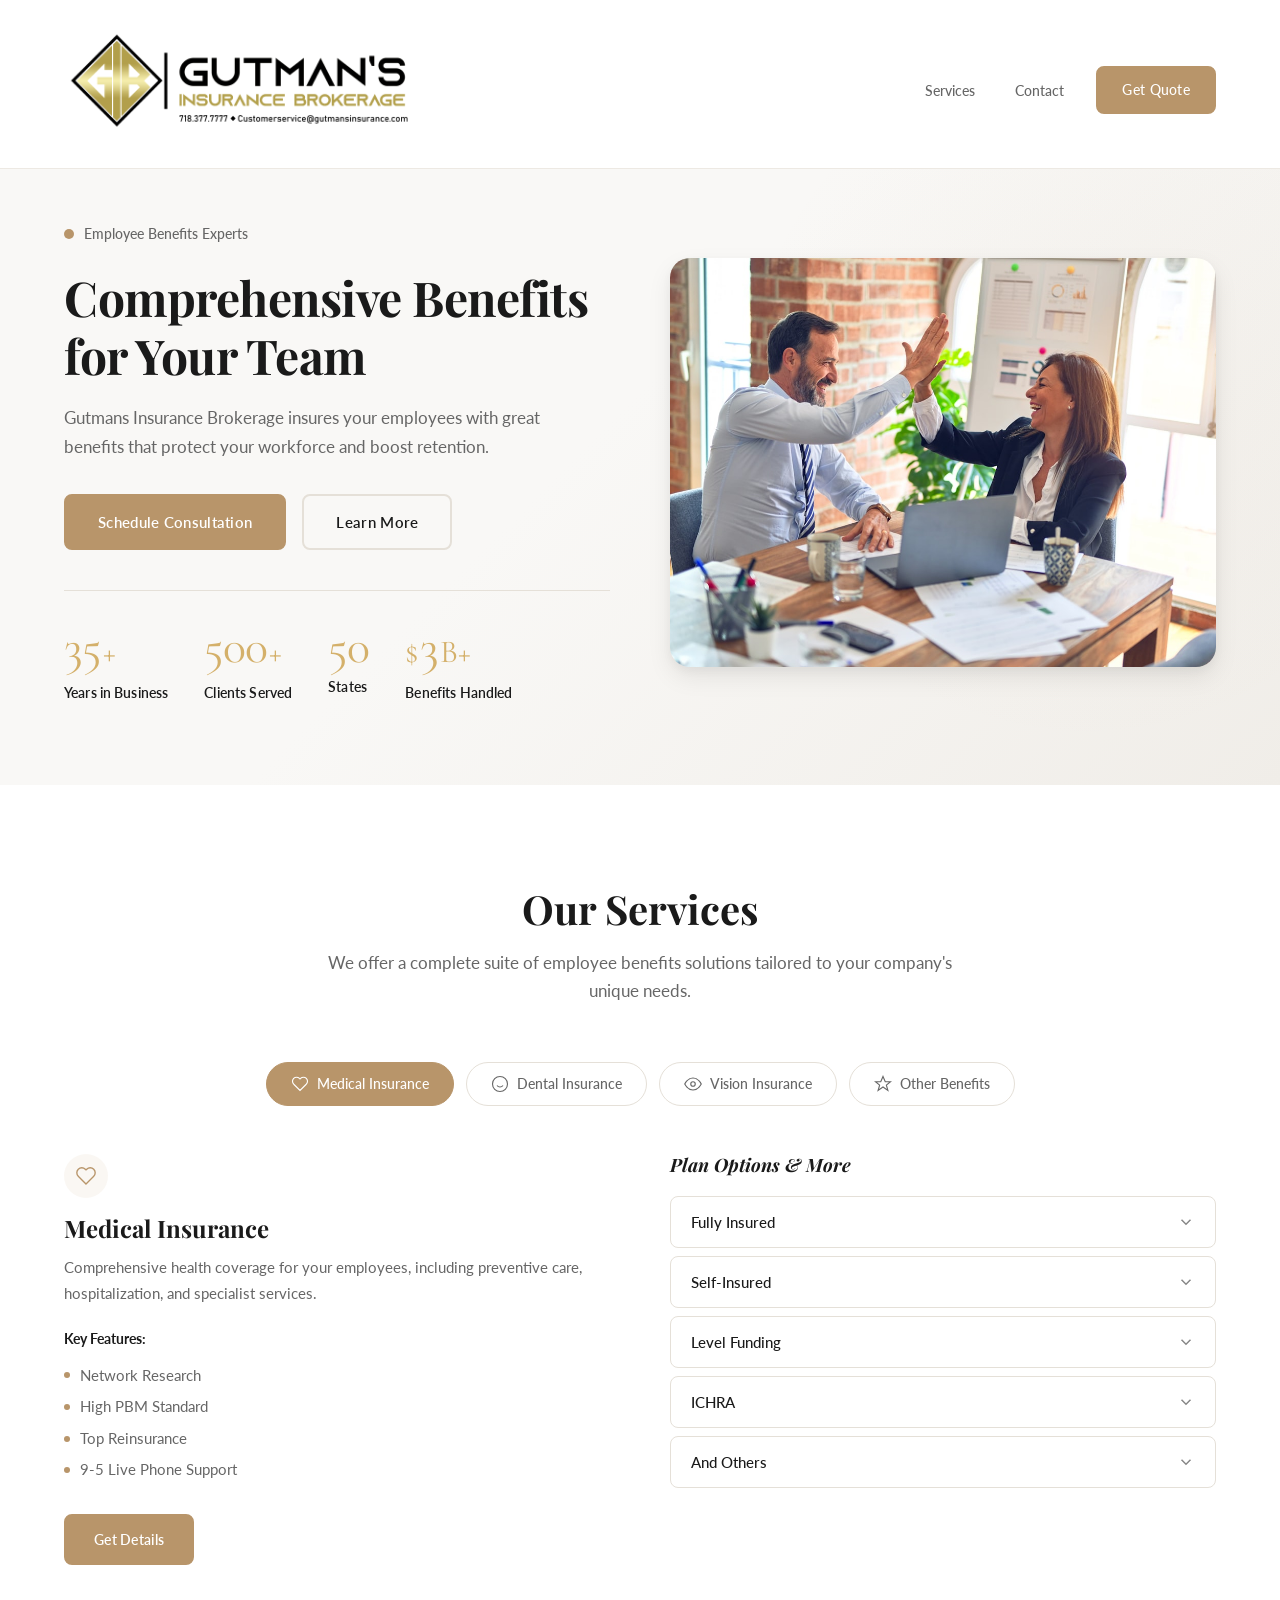
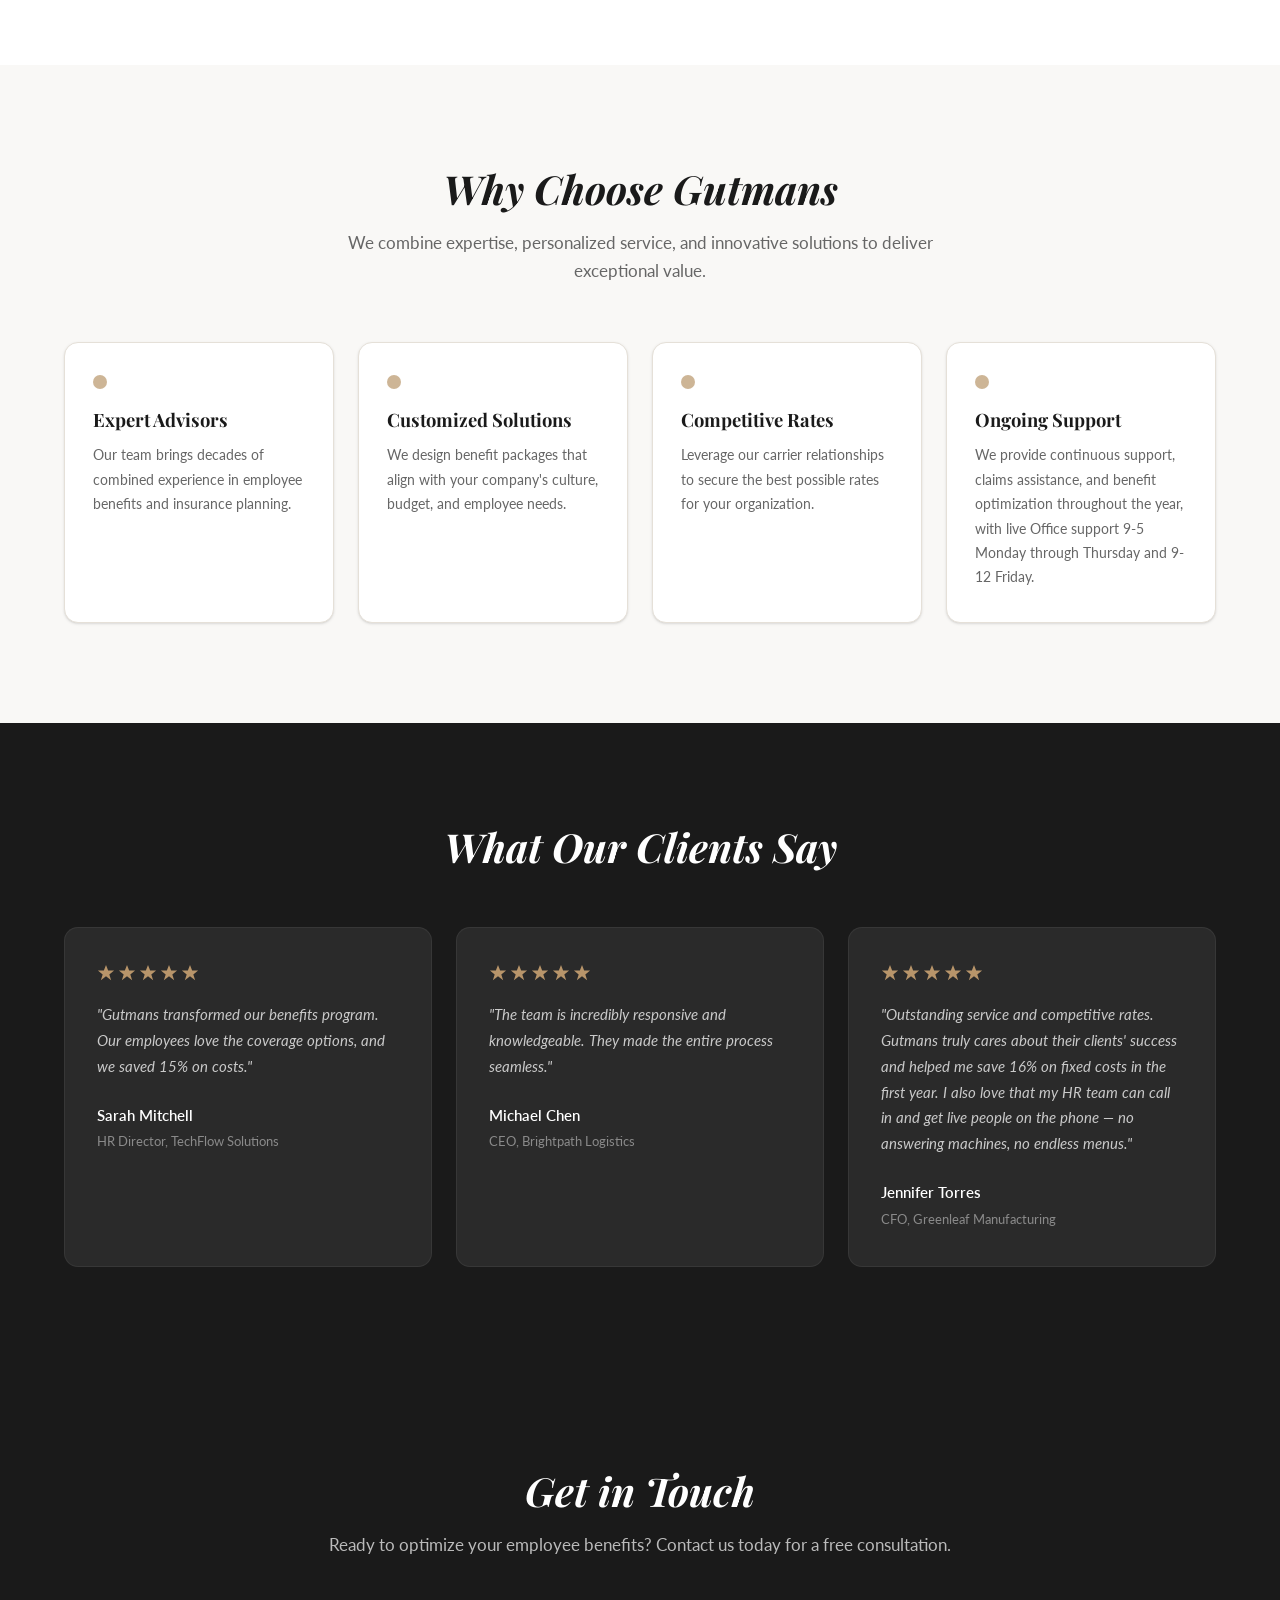
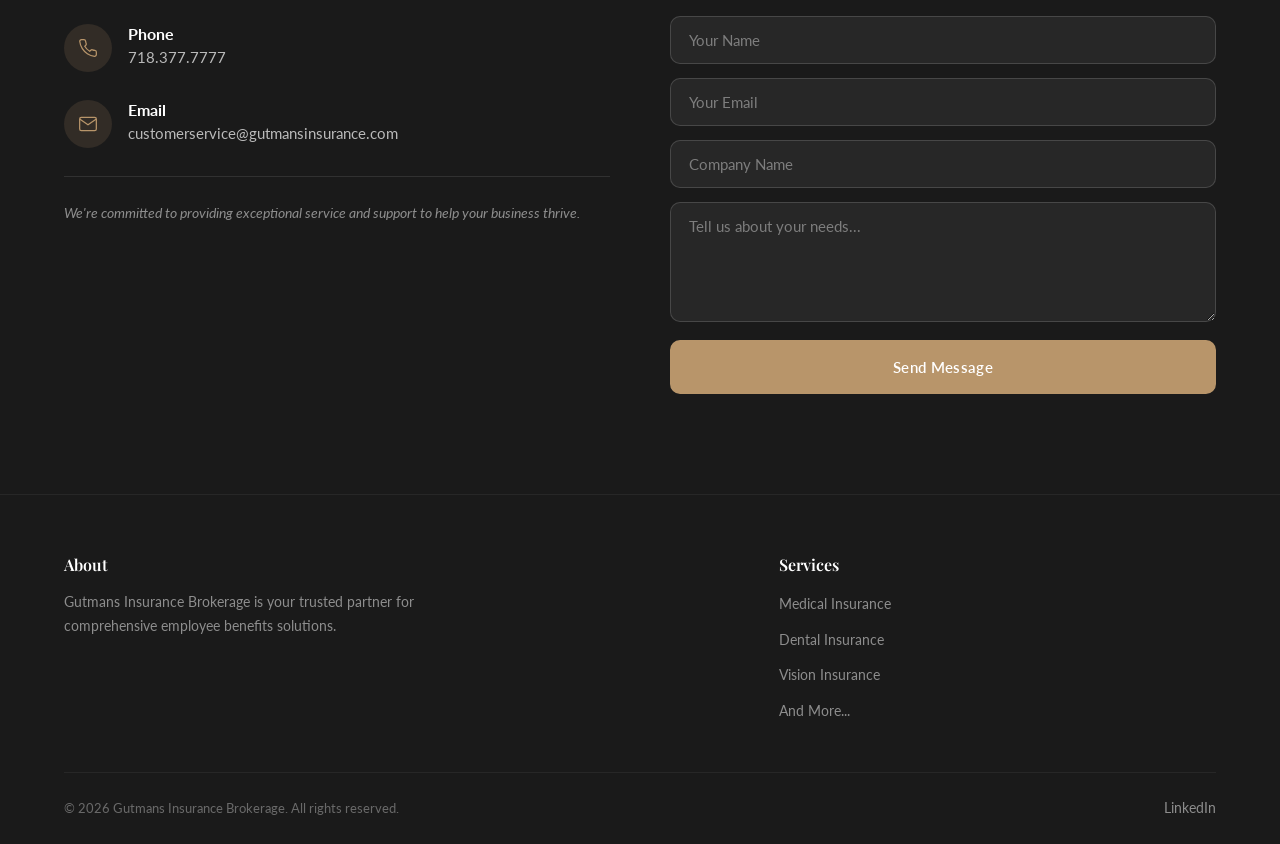
==== index.html @ 86a29350 "Initial commit: Gutmans Insurance Brokerage website" ====
<!DOCTYPE html>
<html lang="en">
<head>
    <meta charset="UTF-8">
    <meta name="viewport" content="width=device-width, initial-scale=1.0">
    <title>Gutmans Insurance Brokerage | Employee Benefits Experts</title>
    <link rel="preconnect" href="https://fonts.googleapis.com">
    <link rel="preconnect" href="https://fonts.gstatic.com" crossorigin>
    <link href="https://fonts.googleapis.com/css2?family=Cormorant+Garamond:ital,wght@0,300;0,400;0,500;0,600;0,700;1,400;1,500;1,600&family=Playfair+Display:ital,wght@0,400;0,500;0,600;0,700;0,800;1,400;1,500;1,600&family=Lato:wght@300;400;500;600;700&display=swap" rel="stylesheet">
    <link rel="stylesheet" href="styles.css">
</head>
<body>

    <!-- Navigation -->
    <nav class="navbar" id="navbar">
        <div class="container nav-container">
            <a href="#" class="logo">
                <img src="logo.png" alt="Gutman's Insurance Brokerage" class="logo-img">
            </a>
            <button class="mobile-toggle" id="mobile-toggle" aria-label="Toggle menu">
                <span></span>
                <span></span>
                <span></span>
            </button>
            <ul class="nav-links" id="nav-links">
                <li><a href="#services">Services</a></li>
                <li><a href="#contact">Contact</a></li>
                <li><a href="#contact" class="btn btn-gold btn-nav">Get Quote</a></li>
            </ul>
        </div>
    </nav>

    <!-- Hero Section -->
    <header class="hero" id="hero">
        <div class="container hero-container">
            <div class="hero-content">
                <div class="hero-badge">
                    <span class="gold-dot"></span>
                    Employee Benefits Experts
                </div>
                <h1>Comprehensive Benefits for Your Team</h1>
                <p class="hero-subtitle">Gutmans Insurance Brokerage insures your employees with great benefits that protect your workforce and boost retention.</p>
                <div class="hero-actions">
                    <a href="#contact" class="btn btn-gold btn-lg">Schedule Consultation</a>
                    <a href="#services" class="btn btn-outline-dark btn-lg">Learn More</a>
                </div>
                <div class="hero-divider"></div>
                <div class="hero-stats">
                    <div class="stat">
                        <div class="stat-value">
                            <span class="stat-number" data-target="35">0</span><span class="stat-suffix">+</span>
                        </div>
                        <span class="stat-label">Years in Business</span>
                    </div>
                    <div class="stat">
                        <div class="stat-value">
                            <span class="stat-number" data-target="500">0</span><span class="stat-suffix">+</span>
                        </div>
                        <span class="stat-label">Clients Served</span>
                    </div>
                    <div class="stat">
                        <div class="stat-value">
                            <span class="stat-number" data-target="50">0</span>
                        </div>
                        <span class="stat-label">States</span>
                    </div>
                    <div class="stat">
                        <div class="stat-value">
                            <span class="stat-prefix">$</span><span class="stat-number" data-target="3">0</span><span class="stat-suffix">B+</span>
                        </div>
                        <span class="stat-label">Benefits Handled</span>
                    </div>
                </div>
            </div>
            <div class="hero-image">
                <div class="hero-image-placeholder">
                    <img src="enrollment.jpg" alt="Enrollment meeting with employees reviewing benefits documents">
                </div>
            </div>
        </div>
    </header>

    <!-- Services Section -->
    <section class="services" id="services">
        <div class="container">
            <div class="section-header">
                <h2>Our Services</h2>
                <p>We offer a complete suite of employee benefits solutions tailored to your company's unique needs.</p>
            </div>

            <div class="service-tabs">
                <button class="tab-btn active" data-tab="medical">
                    <svg viewBox="0 0 24 24" fill="none" stroke="currentColor" stroke-width="1.5"><path d="M20.42 4.58a5.4 5.4 0 0 0-7.65 0L12 5.34l-.77-.76a5.4 5.4 0 0 0-7.65 7.65l.77.76L12 20.65l7.65-7.66.77-.76a5.4 5.4 0 0 0 0-7.65z"/></svg>
                    Medical Insurance
                </button>
                <button class="tab-btn" data-tab="dental">
                    <svg viewBox="0 0 24 24" fill="none" stroke="currentColor" stroke-width="1.5"><circle cx="12" cy="12" r="10"/><path d="M8 14s1.5 2 4 2 4-2 4-2"/><line x1="9" y1="9" x2="9.01" y2="9"/><line x1="15" y1="9" x2="15.01" y2="9"/></svg>
                    Dental Insurance
                </button>
                <button class="tab-btn" data-tab="vision">
                    <svg viewBox="0 0 24 24" fill="none" stroke="currentColor" stroke-width="1.5"><path d="M1 12s4-8 11-8 11 8 11 8-4 8-11 8S1 12 1 12z"/><circle cx="12" cy="12" r="3"/></svg>
                    Vision Insurance
                </button>
                <button class="tab-btn" data-tab="life">
                    <svg viewBox="0 0 24 24" fill="none" stroke="currentColor" stroke-width="1.5"><path d="M12 2l3 7h7l-5.5 4.5 2 7L12 16l-6.5 4.5 2-7L2 9h7z"/></svg>
                    Other Benefits
                </button>
            </div>

            <div class="tab-panels">
                <div class="tab-panel active" id="panel-medical">
                    <div class="panel-content">
                        <div class="panel-info">
                            <div class="panel-icon">
                                <svg viewBox="0 0 24 24" fill="none" stroke="#b8956a" stroke-width="1.5"><path d="M20.42 4.58a5.4 5.4 0 0 0-7.65 0L12 5.34l-.77-.76a5.4 5.4 0 0 0-7.65 7.65l.77.76L12 20.65l7.65-7.66.77-.76a5.4 5.4 0 0 0 0-7.65z"/></svg>
                            </div>
                            <h3>Medical Insurance</h3>
                            <p>Comprehensive health coverage for your employees, including preventive care, hospitalization, and specialist services.</p>
                            <div class="key-features">
                                <h4>Key Features:</h4>
                                <ul>
                                    <li>Network Research</li>
                                    <li>High PBM Standard</li>
                                    <li>Top Reinsurance</li>
                                    <li>9-5 Live Phone Support</li>
                                </ul>
                            </div>
                            <a href="#contact" class="btn btn-gold">Get Details</a>
                        </div>
                        <div class="panel-options">
                            <h4>Plan Options &amp; More</h4>
                            <div class="accordion">
                                <div class="accordion-item">
                                    <button class="accordion-btn"><span>Fully Insured</span><svg viewBox="0 0 24 24" fill="none" stroke="currentColor" stroke-width="2"><path d="M6 9l6 6 6-6"/></svg></button>
                                    <div class="accordion-content"><p>Traditional fully insured plans where the carrier assumes all risk. Predictable monthly premiums with comprehensive coverage networks.</p></div>
                                </div>
                                <div class="accordion-item">
                                    <button class="accordion-btn"><span>Self-Insured</span><svg viewBox="0 0 24 24" fill="none" stroke="currentColor" stroke-width="2"><path d="M6 9l6 6 6-6"/></svg></button>
                                    <div class="accordion-content"><p>Employers fund claims directly with stop-loss protection. Greater flexibility in plan design and potential cost savings for larger groups.</p></div>
                                </div>
                                <div class="accordion-item">
                                    <button class="accordion-btn"><span>Level Funding</span><svg viewBox="0 0 24 24" fill="none" stroke="currentColor" stroke-width="2"><path d="M6 9l6 6 6-6"/></svg></button>
                                    <div class="accordion-content"><p>A hybrid approach combining predictable monthly costs with the potential for refunds if claims are lower than expected.</p></div>
                                </div>
                                <div class="accordion-item">
                                    <button class="accordion-btn"><span>ICHRA</span><svg viewBox="0 0 24 24" fill="none" stroke="currentColor" stroke-width="2"><path d="M6 9l6 6 6-6"/></svg></button>
                                    <div class="accordion-content"><p>Individual Coverage Health Reimbursement Arrangement — employers reimburse employees for individual health insurance premiums.</p></div>
                                </div>
                                <div class="accordion-item">
                                    <button class="accordion-btn"><span>And Others</span><svg viewBox="0 0 24 24" fill="none" stroke="currentColor" stroke-width="2"><path d="M6 9l6 6 6-6"/></svg></button>
                                    <div class="accordion-content"><p>We have more options available to fit your specific situation. Contact us to learn more.</p></div>
                                </div>
                            </div>
                        </div>
                    </div>
                </div>

                <div class="tab-panel" id="panel-dental">
                    <div class="panel-content">
                        <div class="panel-info">
                            <div class="panel-icon">
                                <svg viewBox="0 0 24 24" fill="none" stroke="#b8956a" stroke-width="1.5"><circle cx="12" cy="12" r="10"/><path d="M8 14s1.5 2 4 2 4-2 4-2"/><line x1="9" y1="9" x2="9.01" y2="9"/><line x1="15" y1="9" x2="15.01" y2="9"/></svg>
                            </div>
                            <h3>Dental Insurance</h3>
                            <p>Preventive, basic, and major dental coverage from leading carriers. Options for orthodontia and implants included.</p>
                            <div class="key-features">
                                <h4>Key Features:</h4>
                                <ul>
                                    <li>Many Networks Available</li>
                                    <li>Flexible Coverage Options</li>
                                    <li>No Waiting Periods Available</li>
                                    <li>Competitive Group Rates</li>
                                </ul>
                            </div>
                            <a href="#contact" class="btn btn-gold">Get Details</a>
                        </div>
                        <div class="panel-options">
                            <h4>Plan Options &amp; More</h4>
                            <div class="accordion">
                                <div class="accordion-item">
                                    <button class="accordion-btn"><span>Carrier Connections</span><svg viewBox="0 0 24 24" fill="none" stroke="currentColor" stroke-width="2"><path d="M6 9l6 6 6-6"/></svg></button>
                                    <div class="accordion-content"><p>Because we work with so many groups, we've built strong connections with carriers and can secure special rates you can benefit from.</p></div>
                                </div>
                                <div class="accordion-item">
                                    <button class="accordion-btn"><span>Any Network, Any Plan Design</span><svg viewBox="0 0 24 24" fill="none" stroke="currentColor" stroke-width="2"><path d="M6 9l6 6 6-6"/></svg></button>
                                    <div class="accordion-content"><p>We work with many carriers to make sure we find the right fit for you — no network or plan structure is off the table.</p></div>
                                </div>
                                <div class="accordion-item">
                                    <button class="accordion-btn"><span>Voluntary Dental</span><svg viewBox="0 0 24 24" fill="none" stroke="currentColor" stroke-width="2"><path d="M6 9l6 6 6-6"/></svg></button>
                                    <div class="accordion-content"><p>Employee-paid dental benefits at group rates. No cost to the employer while providing valuable coverage to your team.</p></div>
                                </div>
                            </div>
                        </div>
                    </div>
                </div>

                <div class="tab-panel" id="panel-vision">
                    <div class="panel-content">
                        <div class="panel-info">
                            <div class="panel-icon">
                                <svg viewBox="0 0 24 24" fill="none" stroke="#b8956a" stroke-width="1.5"><path d="M1 12s4-8 11-8 11 8 11 8-4 8-11 8S1 12 1 12z"/><circle cx="12" cy="12" r="3"/></svg>
                            </div>
                            <h3>Vision Insurance</h3>
                            <p>Comprehensive eye care plans covering annual exams, frames, lenses, and contacts at affordable group rates.</p>
                            <div class="key-features">
                                <h4>Key Features:</h4>
                                <ul>
                                    <li>Annual Eye Exams</li>
                                    <li>Frames &amp; Contact Lenses</li>
                                    <li>LASIK Discounts</li>
                                    <li>Wide Provider Networks</li>
                                </ul>
                            </div>
                            <a href="#contact" class="btn btn-gold">Get Details</a>
                        </div>
                        <div class="panel-options">
                            <h4>Plan Options &amp; More</h4>
                            <div class="accordion">
                                <div class="accordion-item">
                                    <button class="accordion-btn"><span>Many Carriers to Choose From</span><svg viewBox="0 0 24 24" fill="none" stroke="currentColor" stroke-width="2"><path d="M6 9l6 6 6-6"/></svg></button>
                                    <div class="accordion-content"><p>We work with a wide range of vision carriers, so you have real choice in coverage, networks, and price.</p></div>
                                </div>
                                <div class="accordion-item">
                                    <button class="accordion-btn"><span>A Broker Who Works for You</span><svg viewBox="0 0 24 24" fill="none" stroke="currentColor" stroke-width="2"><path d="M6 9l6 6 6-6"/></svg></button>
                                    <div class="accordion-content"><p>As your broker, our job is simple — make sure you get exactly what you want. We guide you through the options and advocate for your needs.</p></div>
                                </div>
                                <div class="accordion-item">
                                    <button class="accordion-btn"><span>Voluntary Vision</span><svg viewBox="0 0 24 24" fill="none" stroke="currentColor" stroke-width="2"><path d="M6 9l6 6 6-6"/></svg></button>
                                    <div class="accordion-content"><p>Employee-paid vision coverage at group-discounted rates, providing excellent value with zero employer cost.</p></div>
                                </div>
                            </div>
                        </div>
                    </div>
                </div>

                <div class="tab-panel" id="panel-life">
                    <div class="panel-content">
                        <div class="panel-info">
                            <div class="panel-icon">
                                <svg viewBox="0 0 24 24" fill="none" stroke="#b8956a" stroke-width="1.5"><path d="M12 2l3 7h7l-5.5 4.5 2 7L12 16l-6.5 4.5 2-7L2 9h7z"/></svg>
                            </div>
                            <h3>Other Benefits</h3>
                            <p>Whatever employee benefit you need, we're here to help. Beyond medical, dental, and vision, we handle the full range of supplemental, voluntary, and specialty benefits — tailored to your team.</p>
                            <div class="key-features">
                                <h4>Our Promise:</h4>
                                <ul>
                                    <li>Any Employee Benefit — We Handle It</li>
                                    <li>Customized to Your Team's Needs</li>
                                    <li>One Point of Contact for Everything</li>
                                    <li>Live Support When You Need Us</li>
                                </ul>
                            </div>
                            <a href="#contact" class="btn btn-gold">Get Details</a>
                        </div>
                        <div class="panel-options">
                            <h4>Plan Options &amp; More</h4>
                            <div class="accordion">
                                <div class="accordion-item">
                                    <button class="accordion-btn"><span>Life &amp; AD&amp;D</span><svg viewBox="0 0 24 24" fill="none" stroke="currentColor" stroke-width="2"><path d="M6 9l6 6 6-6"/></svg></button>
                                    <div class="accordion-content"><p>Basic and voluntary group life insurance with AD&D, offering guaranteed issue amounts and portability options.</p></div>
                                </div>
                                <div class="accordion-item">
                                    <button class="accordion-btn"><span>Disability Insurance</span><svg viewBox="0 0 24 24" fill="none" stroke="currentColor" stroke-width="2"><path d="M6 9l6 6 6-6"/></svg></button>
                                    <div class="accordion-content"><p>Short-term and long-term disability plans that replace a portion of income when employees can't work due to illness or injury.</p></div>
                                </div>
                                <div class="accordion-item">
                                    <button class="accordion-btn"><span>FSA, HSA &amp; HRA</span><svg viewBox="0 0 24 24" fill="none" stroke="currentColor" stroke-width="2"><path d="M6 9l6 6 6-6"/></svg></button>
                                    <div class="accordion-content"><p>Tax-advantaged spending and reimbursement accounts that help employees save on healthcare and dependent care expenses.</p></div>
                                </div>
                                <div class="accordion-item">
                                    <button class="accordion-btn"><span>Any Employee Benefit, We're Here For It</span><svg viewBox="0 0 24 24" fill="none" stroke="currentColor" stroke-width="2"><path d="M6 9l6 6 6-6"/></svg></button>
                                    <div class="accordion-content"><p>Whatever benefit your team needs — if it exists, we handle it. That's what we're here for. One broker, every benefit, fully managed.</p></div>
                                </div>
                            </div>
                        </div>
                    </div>
                </div>
            </div>
        </div>
    </section>

    <!-- Why Choose Us Section -->
    <section class="why-us" id="why-us">
        <div class="container">
            <div class="section-header">
                <h2><em>Why Choose Gutmans</em></h2>
                <p>We combine expertise, personalized service, and innovative solutions to deliver exceptional value.</p>
            </div>
            <div class="why-grid">
                <div class="why-card" data-aos>
                    <div class="why-dot"></div>
                    <h3>Expert Advisors</h3>
                    <p>Our team brings decades of combined experience in employee benefits and insurance planning.</p>
                </div>
                <div class="why-card" data-aos>
                    <div class="why-dot"></div>
                    <h3>Customized Solutions</h3>
                    <p>We design benefit packages that align with your company's culture, budget, and employee needs.</p>
                </div>
                <div class="why-card" data-aos>
                    <div class="why-dot"></div>
                    <h3>Competitive Rates</h3>
                    <p>Leverage our carrier relationships to secure the best possible rates for your organization.</p>
                </div>
                <div class="why-card" data-aos>
                    <div class="why-dot"></div>
                    <h3>Ongoing Support</h3>
                    <p>We provide continuous support, claims assistance, and benefit optimization throughout the year, with live Office support 9-5 Monday through Thursday and 9-12 Friday.</p>
                </div>
            </div>
        </div>
    </section>

    <!-- Testimonials Section -->
    <section class="testimonials" id="testimonials">
        <div class="container">
            <div class="section-header">
                <h2><em>What Our Clients Say</em></h2>
            </div>
            <div class="testimonials-grid">
                <div class="testimonial-card" data-aos>
                    <div class="testimonial-stars">
                        <svg viewBox="0 0 20 20" fill="currentColor"><path d="M10 1l2.39 6.36H19l-5.3 4.28 2 6.36L10 13.72 4.3 18l2-6.36L1 7.36h6.61L10 1z"/></svg>
                        <svg viewBox="0 0 20 20" fill="currentColor"><path d="M10 1l2.39 6.36H19l-5.3 4.28 2 6.36L10 13.72 4.3 18l2-6.36L1 7.36h6.61L10 1z"/></svg>
                        <svg viewBox="0 0 20 20" fill="currentColor"><path d="M10 1l2.39 6.36H19l-5.3 4.28 2 6.36L10 13.72 4.3 18l2-6.36L1 7.36h6.61L10 1z"/></svg>
                        <svg viewBox="0 0 20 20" fill="currentColor"><path d="M10 1l2.39 6.36H19l-5.3 4.28 2 6.36L10 13.72 4.3 18l2-6.36L1 7.36h6.61L10 1z"/></svg>
                        <svg viewBox="0 0 20 20" fill="currentColor"><path d="M10 1l2.39 6.36H19l-5.3 4.28 2 6.36L10 13.72 4.3 18l2-6.36L1 7.36h6.61L10 1z"/></svg>
                    </div>
                    <p>"Gutmans transformed our benefits program. Our employees love the coverage options, and we saved 15% on costs."</p>
                    <div class="testimonial-author">
                        <strong>Sarah Mitchell</strong>
                        <span>HR Director, TechFlow Solutions</span>
                    </div>
                </div>
                <div class="testimonial-card" data-aos>
                    <div class="testimonial-stars">
                        <svg viewBox="0 0 20 20" fill="currentColor"><path d="M10 1l2.39 6.36H19l-5.3 4.28 2 6.36L10 13.72 4.3 18l2-6.36L1 7.36h6.61L10 1z"/></svg>
                        <svg viewBox="0 0 20 20" fill="currentColor"><path d="M10 1l2.39 6.36H19l-5.3 4.28 2 6.36L10 13.72 4.3 18l2-6.36L1 7.36h6.61L10 1z"/></svg>
                        <svg viewBox="0 0 20 20" fill="currentColor"><path d="M10 1l2.39 6.36H19l-5.3 4.28 2 6.36L10 13.72 4.3 18l2-6.36L1 7.36h6.61L10 1z"/></svg>
                        <svg viewBox="0 0 20 20" fill="currentColor"><path d="M10 1l2.39 6.36H19l-5.3 4.28 2 6.36L10 13.72 4.3 18l2-6.36L1 7.36h6.61L10 1z"/></svg>
                        <svg viewBox="0 0 20 20" fill="currentColor"><path d="M10 1l2.39 6.36H19l-5.3 4.28 2 6.36L10 13.72 4.3 18l2-6.36L1 7.36h6.61L10 1z"/></svg>
                    </div>
                    <p>"The team is incredibly responsive and knowledgeable. They made the entire process seamless."</p>
                    <div class="testimonial-author">
                        <strong>Michael Chen</strong>
                        <span>CEO, Brightpath Logistics</span>
                    </div>
                </div>
                <div class="testimonial-card" data-aos>
                    <div class="testimonial-stars">
                        <svg viewBox="0 0 20 20" fill="currentColor"><path d="M10 1l2.39 6.36H19l-5.3 4.28 2 6.36L10 13.72 4.3 18l2-6.36L1 7.36h6.61L10 1z"/></svg>
                        <svg viewBox="0 0 20 20" fill="currentColor"><path d="M10 1l2.39 6.36H19l-5.3 4.28 2 6.36L10 13.72 4.3 18l2-6.36L1 7.36h6.61L10 1z"/></svg>
                        <svg viewBox="0 0 20 20" fill="currentColor"><path d="M10 1l2.39 6.36H19l-5.3 4.28 2 6.36L10 13.72 4.3 18l2-6.36L1 7.36h6.61L10 1z"/></svg>
                        <svg viewBox="0 0 20 20" fill="currentColor"><path d="M10 1l2.39 6.36H19l-5.3 4.28 2 6.36L10 13.72 4.3 18l2-6.36L1 7.36h6.61L10 1z"/></svg>
                        <svg viewBox="0 0 20 20" fill="currentColor"><path d="M10 1l2.39 6.36H19l-5.3 4.28 2 6.36L10 13.72 4.3 18l2-6.36L1 7.36h6.61L10 1z"/></svg>
                    </div>
                    <p>"Outstanding service and competitive rates. Gutmans truly cares about their clients' success and helped me save 16% on fixed costs in the first year. I also love that my HR team can call in and get live people on the phone — no answering machines, no endless menus."</p>
                    <div class="testimonial-author">
                        <strong>Jennifer Torres</strong>
                        <span>CFO, Greenleaf Manufacturing</span>
                    </div>
                </div>
            </div>
        </div>
    </section>

    <!-- Contact Section -->
    <section class="contact" id="contact">
        <div class="container">
            <div class="section-header section-header-light">
                <h2><em>Get in Touch</em></h2>
                <p>Ready to optimize your employee benefits? Contact us today for a free consultation.</p>
            </div>
            <div class="contact-grid">
                <div class="contact-info">
                    <div class="info-item">
                        <div class="info-icon">
                            <svg viewBox="0 0 24 24" fill="none" stroke="currentColor" stroke-width="1.5">
                                <path d="M22 16.92v3a2 2 0 0 1-2.18 2 19.79 19.79 0 0 1-8.63-3.07 19.5 19.5 0 0 1-6-6 19.79 19.79 0 0 1-3.07-8.67A2 2 0 0 1 4.11 2h3a2 2 0 0 1 2 1.72c.127.96.361 1.903.7 2.81a2 2 0 0 1-.45 2.11L8.09 9.91a16 16 0 0 0 6 6l1.27-1.27a2 2 0 0 1 2.11-.45c.907.339 1.85.573 2.81.7A2 2 0 0 1 22 16.92z"/>
                            </svg>
                        </div>
                        <div>
                            <h3>Phone</h3>
                            <p>718.377.7777</p>
                        </div>
                    </div>
                    <div class="info-item">
                        <div class="info-icon">
                            <svg viewBox="0 0 24 24" fill="none" stroke="currentColor" stroke-width="1.5">
                                <path d="M4 4h16c1.1 0 2 .9 2 2v12c0 1.1-.9 2-2 2H4c-1.1 0-2-.9-2-2V6c0-1.1.9-2 2-2z"/>
                                <path d="M22 6l-10 7L2 6"/>
                            </svg>
                        </div>
                        <div>
                            <h3>Email</h3>
                            <p>customerservice@gutmansinsurance.com</p>
                        </div>
                    </div>
                    <div class="contact-divider"></div>
                    <p class="contact-tagline">We're committed to providing exceptional service and support to help your business thrive.</p>
                </div>
                <form class="contact-form" id="contact-form">
                    <input type="text" name="name" placeholder="Your Name" required>
                    <input type="email" name="email" placeholder="Your Email" required>
                    <input type="text" name="company" placeholder="Company Name">
                    <textarea name="message" rows="5" placeholder="Tell us about your needs..."></textarea>
                    <button type="submit" class="btn btn-gold btn-full">Send Message</button>
                </form>
            </div>
        </div>
    </section>

    <!-- Footer -->
    <footer class="footer">
        <div class="container">
            <div class="footer-grid">
                <div class="footer-about">
                    <h4>About</h4>
                    <p>Gutmans Insurance Brokerage is your trusted partner for comprehensive employee benefits solutions.</p>
                </div>
                <div class="footer-links">
                    <h4>Services</h4>
                    <ul>
                        <li><a href="#services">Medical Insurance</a></li>
                        <li><a href="#services">Dental Insurance</a></li>
                        <li><a href="#services">Vision Insurance</a></li>
                        <li><a href="#services">And More...</a></li>
                    </ul>
                </div>
            </div>
            <div class="footer-bottom">
                <p>&copy; 2026 Gutmans Insurance Brokerage. All rights reserved.</p>
                <a href="https://www.linkedin.com/in/benny-gutman-077ab5312/" target="_blank" rel="noopener noreferrer" class="footer-social">LinkedIn</a>
            </div>
        </div>
    </footer>

    <!-- Form Success Modal -->
    <div class="modal-overlay" id="success-modal">
        <div class="modal">
            <div class="modal-icon">
                <svg viewBox="0 0 24 24" fill="none" stroke="#b8956a" stroke-width="2">
                    <path d="M22 11.08V12a10 10 0 1 1-5.93-9.14"/>
                    <path d="M22 4L12 14.01l-3-3"/>
                </svg>
            </div>
            <h3>Thank You!</h3>
            <p>Your message has been received. A benefits consultant will contact you within one business day.</p>
            <button class="btn btn-gold" onclick="closeModal()">Got It</button>
        </div>
    </div>

    <script src="script.js"></script>
</body>
</html>
---- styles.css ----
/* ========== RESET & BASE ========== */
*, *::before, *::after {
    margin: 0;
    padding: 0;
    box-sizing: border-box;
}

:root {
    --gold: #b8956a;
    --gold-light: #c9a97e;
    --gold-dark: #a07d56;
    --gold-bg: rgba(184, 149, 106, 0.08);
    --cream: #f9f8f6;
    --cream-dark: #f0ede8;
    --dark: #1a1a1a;
    --dark-2: #2a2a2a;
    --dark-3: #333333;
    --text: #1a1a1a;
    --text-light: #666666;
    --text-muted: #888888;
    --border: #e5e0d8;
    --border-light: #ede9e3;
    --white: #ffffff;
    --card-shadow: 0 1px 3px rgba(0,0,0,0.1), 0 1px 2px -1px rgba(0,0,0,0.1);
    --card-shadow-hover: 0 10px 25px rgba(0,0,0,0.08), 0 4px 10px rgba(0,0,0,0.04);
    --radius: 14px;
    --radius-sm: 8px;
    --radius-lg: 20px;
    --transition: 0.3s ease;
}

html {
    scroll-behavior: smooth;
    scroll-padding-top: 180px;
}

body {
    font-family: 'Lato', sans-serif;
    color: var(--text);
    line-height: 1.6;
    background: var(--cream);
    overflow-x: hidden;
    font-weight: 400;
}

.container {
    max-width: 1200px;
    margin: 0 auto;
    padding: 0 24px;
}

h1, h2, h3, h4 {
    font-family: 'Playfair Display', serif;
    color: var(--dark);
    line-height: 1.2;
    font-weight: 700;
}

a {
    text-decoration: none;
    color: inherit;
    transition: var(--transition);
}

/* ========== BUTTONS ========== */
.btn {
    display: inline-flex;
    align-items: center;
    justify-content: center;
    gap: 8px;
    padding: 12px 28px;
    border-radius: var(--radius-sm);
    font-weight: 600;
    font-size: 0.9rem;
    border: 2px solid transparent;
    cursor: pointer;
    transition: var(--transition);
    white-space: nowrap;
    font-family: 'Lato', sans-serif;
    letter-spacing: 0.02em;
}

.btn-gold {
    background: var(--gold);
    color: var(--white);
    border-color: var(--gold);
}

.btn-gold:hover {
    background: var(--gold-dark);
    border-color: var(--gold-dark);
    transform: translateY(-1px);
}

.btn-outline-dark {
    border-color: var(--border);
    color: var(--dark);
    background: transparent;
}

.btn-outline-dark:hover {
    border-color: var(--gold);
    color: var(--gold);
}

.btn-lg {
    padding: 14px 32px;
    font-size: 0.95rem;
}

.btn-full {
    width: 100%;
}

/* ========== SECTION HEADERS ========== */
.section-header {
    text-align: center;
    max-width: 640px;
    margin: 0 auto 56px;
}

.section-header h2 {
    font-size: clamp(1.75rem, 3.5vw, 2.5rem);
    margin-bottom: 16px;
}

.section-header h2 em {
    font-style: italic;
}

.section-header p {
    font-size: 1.05rem;
    color: var(--text-light);
    line-height: 1.7;
}

.section-header-light h2 {
    color: var(--white);
}

.section-header-light p {
    color: rgba(255, 255, 255, 0.7);
}

/* ========== NAVBAR ========== */
.navbar {
    position: fixed;
    top: 0;
    left: 0;
    right: 0;
    z-index: 1000;
    background: var(--white);
    border-bottom: 1px solid var(--border-light);
    transition: var(--transition);
}

.navbar.scrolled {
    box-shadow: 0 2px 20px rgba(0, 0, 0, 0.06);
}

.nav-container {
    display: flex;
    align-items: center;
    justify-content: space-between;
    height: 168px;
    padding-top: 12px;
}

.logo {
    display: flex;
    align-items: center;
}

.logo-img {
    height: 144px;
    width: auto;
    display: block;
}

.nav-links {
    display: flex;
    align-items: center;
    gap: 8px;
    list-style: none;
}

.nav-links a {
    padding: 8px 16px;
    font-size: 0.9rem;
    font-weight: 500;
    color: var(--text-light);
}

.nav-links a:hover {
    color: var(--gold);
}

.btn-nav {
    margin-left: 8px;
    padding: 10px 24px !important;
    color: var(--white) !important;
}

.mobile-toggle {
    display: none;
    flex-direction: column;
    gap: 5px;
    background: none;
    border: none;
    cursor: pointer;
    padding: 4px;
}

.mobile-toggle span {
    display: block;
    width: 22px;
    height: 2px;
    background: var(--dark);
    border-radius: 2px;
    transition: var(--transition);
}

/* ========== HERO ========== */
.hero {
    padding: 220px 0 80px;
    background: linear-gradient(135deg, var(--cream) 0%, var(--cream) 50%, var(--cream-dark) 100%);
    position: relative;
    overflow: hidden;
}

.hero::before {
    content: '';
    position: absolute;
    top: 0;
    right: 0;
    width: 50%;
    height: 100%;
    background: radial-gradient(circle at 70% 50%, rgba(184, 149, 106, 0.04) 0%, transparent 60%);
}

.hero-container {
    display: grid;
    grid-template-columns: 1fr 1fr;
    gap: 60px;
    align-items: center;
    position: relative;
}

.hero-badge {
    display: inline-flex;
    align-items: center;
    gap: 10px;
    margin-bottom: 24px;
    font-size: 0.88rem;
    font-weight: 500;
    color: var(--text-light);
}

.gold-dot {
    width: 10px;
    height: 10px;
    border-radius: 50%;
    background: var(--gold);
    flex-shrink: 0;
}

.hero h1 {
    font-size: clamp(2.25rem, 4.5vw, 3rem);
    font-weight: 700;
    margin-bottom: 20px;
    letter-spacing: -0.01em;
}

.hero-subtitle {
    font-size: 1.05rem;
    color: var(--text-light);
    line-height: 1.7;
    margin-bottom: 32px;
    max-width: 480px;
}

.hero-actions {
    display: flex;
    gap: 16px;
    flex-wrap: wrap;
    margin-bottom: 40px;
}

.hero-divider {
    width: 100%;
    height: 1px;
    background: var(--border);
    margin-bottom: 32px;
}

.hero-stats {
    display: flex;
    gap: 36px;
    flex-wrap: wrap;
}

.stat {
    display: flex;
    flex-direction: column;
}

.stat-value {
    display: flex;
    align-items: baseline;
}

.stat-number {
    font-family: 'Cormorant Garamond', 'Playfair Display', serif;
    font-size: 3rem;
    font-weight: 400;
    color: #d4b06a;
    line-height: 1;
    letter-spacing: -0.02em;
}

.stat-suffix {
    font-family: 'Cormorant Garamond', 'Playfair Display', serif;
    font-size: 2rem;
    font-weight: 400;
    color: #d4b06a;
    margin-left: 2px;
}

.stat-prefix {
    font-family: 'Cormorant Garamond', 'Playfair Display', serif;
    font-size: 2rem;
    font-weight: 400;
    color: #d4b06a;
    margin-right: 2px;
}

.stat-label {
    font-size: 0.85rem;
    color: var(--dark);
    margin-top: 6px;
    letter-spacing: 0.01em;
    font-weight: 600;
}

/* Hero Image */
.hero-image {
    position: relative;
}

.hero-image-placeholder {
    border-radius: var(--radius-lg);
    overflow: hidden;
    box-shadow: var(--card-shadow-hover);
    aspect-ratio: 4 / 3;
    background: var(--cream-dark);
}

.hero-image-placeholder svg,
.hero-image-placeholder img {
    width: 100%;
    height: 100%;
    object-fit: cover;
    display: block;
}

/* ========== SERVICES ========== */
.services {
    padding: 100px 0;
    background: var(--white);
}

.service-tabs {
    display: flex;
    justify-content: center;
    gap: 12px;
    margin-bottom: 48px;
    flex-wrap: wrap;
}

.tab-btn {
    display: inline-flex;
    align-items: center;
    gap: 8px;
    padding: 12px 24px;
    border-radius: 50px;
    font-family: 'Lato', sans-serif;
    font-size: 0.9rem;
    font-weight: 500;
    color: var(--text-light);
    background: transparent;
    border: 1px solid var(--border);
    cursor: pointer;
    transition: var(--transition);
}

.tab-btn svg {
    width: 18px;
    height: 18px;
}

.tab-btn:hover {
    border-color: var(--gold);
    color: var(--gold);
}

.tab-btn.active {
    background: var(--gold);
    color: var(--white);
    border-color: var(--gold);
}

.tab-btn.active svg {
    stroke: var(--white);
}

.tab-panel {
    display: none;
}

.tab-panel.active {
    display: block;
    animation: fadeIn 0.4s ease;
}

@keyframes fadeIn {
    from { opacity: 0; transform: translateY(10px); }
    to { opacity: 1; transform: translateY(0); }
}

.panel-content {
    display: grid;
    grid-template-columns: 1fr 1fr;
    gap: 60px;
    align-items: start;
}

.panel-icon {
    width: 44px;
    height: 44px;
    border-radius: 50%;
    background: var(--gold-bg);
    display: flex;
    align-items: center;
    justify-content: center;
    margin-bottom: 16px;
}

.panel-icon svg {
    width: 22px;
    height: 22px;
}

.panel-info h3 {
    font-size: 1.5rem;
    margin-bottom: 12px;
}

.panel-info > p {
    font-size: 0.95rem;
    color: var(--text-light);
    line-height: 1.7;
    margin-bottom: 24px;
}

.key-features h4 {
    font-family: 'Lato', sans-serif;
    font-size: 0.9rem;
    font-weight: 700;
    margin-bottom: 12px;
}

.key-features ul {
    list-style: none;
    margin-bottom: 28px;
}

.key-features li {
    padding: 4px 0;
    font-size: 0.92rem;
    color: var(--text-light);
    display: flex;
    align-items: center;
    gap: 10px;
}

.key-features li::before {
    content: '';
    width: 6px;
    height: 6px;
    border-radius: 50%;
    background: var(--gold);
    flex-shrink: 0;
}

.panel-options h4 {
    font-size: 1.15rem;
    margin-bottom: 20px;
    font-style: italic;
}

/* ========== ACCORDION ========== */
.accordion {
    display: flex;
    flex-direction: column;
    gap: 8px;
}

.accordion-item {
    border: 1px solid var(--border);
    border-radius: var(--radius-sm);
    overflow: hidden;
    transition: var(--transition);
}

.accordion-item:hover {
    border-color: var(--gold-light);
}

.accordion-btn {
    width: 100%;
    display: flex;
    align-items: center;
    justify-content: space-between;
    padding: 16px 20px;
    background: none;
    border: none;
    font-family: 'Lato', sans-serif;
    font-size: 0.95rem;
    font-weight: 500;
    color: var(--text);
    cursor: pointer;
    transition: var(--transition);
}

.accordion-btn svg {
    width: 18px;
    height: 18px;
    color: var(--text-muted);
    transition: var(--transition);
    flex-shrink: 0;
}

.accordion-item.active .accordion-btn svg {
    transform: rotate(180deg);
    color: var(--gold);
}

.accordion-content {
    max-height: 0;
    overflow: hidden;
    transition: max-height 0.4s ease;
}

.accordion-item.active .accordion-content {
    max-height: 200px;
}

.accordion-content p {
    padding: 0 20px 16px;
    font-size: 0.9rem;
    color: var(--text-light);
    line-height: 1.7;
}

/* ========== WHY US ========== */
.why-us {
    padding: 100px 0;
    background: var(--cream);
}

.why-grid {
    display: grid;
    grid-template-columns: repeat(4, 1fr);
    gap: 24px;
}

.why-card {
    padding: 32px 28px;
    border-radius: var(--radius);
    background: var(--white);
    border: 1px solid var(--border);
    box-shadow: var(--card-shadow);
    transition: var(--transition);
    opacity: 0;
    transform: translateY(20px);
}

.why-card.visible {
    opacity: 1;
    transform: translateY(0);
}

.why-card:hover {
    box-shadow: var(--card-shadow-hover);
    transform: translateY(-4px);
}

.why-card.visible:hover {
    transform: translateY(-4px);
}

.why-dot {
    width: 14px;
    height: 14px;
    border-radius: 50%;
    background: var(--gold);
    margin-bottom: 20px;
    opacity: 0.7;
}

.why-card h3 {
    font-size: 1.15rem;
    margin-bottom: 12px;
}

.why-card p {
    font-size: 0.9rem;
    color: var(--text-light);
    line-height: 1.7;
}

/* ========== TESTIMONIALS ========== */
.testimonials {
    padding: 100px 0;
    background: var(--dark);
}

.testimonials .section-header h2 {
    color: var(--white);
}

.testimonials-grid {
    display: grid;
    grid-template-columns: repeat(3, 1fr);
    gap: 24px;
}

.testimonial-card {
    padding: 36px 32px;
    border-radius: var(--radius);
    background: var(--dark-2);
    border: 1px solid rgba(255, 255, 255, 0.06);
    transition: var(--transition);
    opacity: 0;
    transform: translateY(20px);
}

.testimonial-card.visible {
    opacity: 1;
    transform: translateY(0);
}

.testimonial-card:hover {
    border-color: rgba(184, 149, 106, 0.2);
}

.testimonial-stars {
    display: flex;
    gap: 3px;
    margin-bottom: 20px;
    color: var(--gold);
}

.testimonial-stars svg {
    width: 18px;
    height: 18px;
}

.testimonial-card > p {
    font-size: 0.95rem;
    color: rgba(255, 255, 255, 0.75);
    line-height: 1.7;
    margin-bottom: 24px;
    font-style: italic;
}

.testimonial-author strong {
    display: block;
    font-size: 0.92rem;
    color: var(--white);
    font-weight: 600;
}

.testimonial-author span {
    font-size: 0.82rem;
    color: rgba(255, 255, 255, 0.45);
}

/* ========== CONTACT ========== */
.contact {
    padding: 100px 0;
    background: var(--dark);
}

.contact-grid {
    display: grid;
    grid-template-columns: 1fr 1fr;
    gap: 60px;
    align-items: start;
}

.contact-info {
    padding-top: 8px;
}

.info-item {
    display: flex;
    align-items: flex-start;
    gap: 16px;
    margin-bottom: 28px;
}

.info-icon {
    width: 48px;
    height: 48px;
    border-radius: 50%;
    background: rgba(184, 149, 106, 0.15);
    display: flex;
    align-items: center;
    justify-content: center;
    flex-shrink: 0;
}

.info-icon svg {
    width: 20px;
    height: 20px;
    stroke: var(--gold);
}

.info-item h3 {
    font-family: 'Lato', sans-serif;
    font-size: 1rem;
    font-weight: 700;
    color: var(--white);
    margin-bottom: 2px;
}

.info-item p {
    font-size: 0.95rem;
    color: rgba(255, 255, 255, 0.7);
}

.contact-divider {
    width: 100%;
    height: 1px;
    background: rgba(255, 255, 255, 0.1);
    margin: 20px 0 24px;
}

.contact-tagline {
    font-size: 0.9rem;
    color: rgba(255, 255, 255, 0.5);
    line-height: 1.7;
    font-style: italic;
}

.contact-form {
    display: flex;
    flex-direction: column;
    gap: 14px;
}

.contact-form input,
.contact-form textarea {
    width: 100%;
    padding: 14px 18px;
    border: 1px solid rgba(255, 255, 255, 0.15);
    border-radius: 10px;
    font-family: 'Lato', sans-serif;
    font-size: 0.92rem;
    color: var(--white);
    background: rgba(255, 255, 255, 0.06);
    outline: none;
    transition: var(--transition);
}

.contact-form input::placeholder,
.contact-form textarea::placeholder {
    color: rgba(255, 255, 255, 0.4);
}

.contact-form input:focus,
.contact-form textarea:focus {
    border-color: var(--gold);
    background: rgba(255, 255, 255, 0.08);
}

.contact-form textarea {
    resize: vertical;
    min-height: 120px;
}

.contact-form .btn-gold {
    margin-top: 4px;
    padding: 16px;
    font-size: 0.95rem;
    border-radius: 10px;
}

/* ========== FOOTER ========== */
.footer {
    background: var(--dark);
    border-top: 1px solid rgba(255, 255, 255, 0.06);
    padding: 60px 0 0;
}

.footer-grid {
    display: grid;
    grid-template-columns: 1.5fr 1fr;
    gap: 60px;
    padding-bottom: 40px;
}

.footer-about h4,
.footer-links h4 {
    font-family: 'Playfair Display', serif;
    font-size: 1rem;
    font-weight: 600;
    color: var(--white);
    margin-bottom: 16px;
}

.footer-about p {
    font-size: 0.88rem;
    color: rgba(255, 255, 255, 0.5);
    line-height: 1.7;
    max-width: 360px;
}

.footer-links ul {
    list-style: none;
}

.footer-links li {
    margin-bottom: 10px;
}

.footer-links a {
    font-size: 0.88rem;
    color: rgba(255, 255, 255, 0.5);
}

.footer-links a:hover {
    color: var(--gold);
}

.footer-bottom {
    display: flex;
    align-items: center;
    justify-content: space-between;
    padding: 24px 0;
    border-top: 1px solid rgba(255, 255, 255, 0.06);
}

.footer-bottom p {
    font-size: 0.82rem;
    color: rgba(255, 255, 255, 0.35);
}

.footer-social {
    font-size: 0.88rem;
    color: rgba(255, 255, 255, 0.5);
}

.footer-social:hover {
    color: var(--gold);
}

/* ========== MODAL ========== */
.modal-overlay {
    position: fixed;
    inset: 0;
    background: rgba(0, 0, 0, 0.6);
    backdrop-filter: blur(4px);
    display: flex;
    align-items: center;
    justify-content: center;
    z-index: 10000;
    opacity: 0;
    visibility: hidden;
    transition: var(--transition);
}

.modal-overlay.active {
    opacity: 1;
    visibility: visible;
}

.modal {
    background: var(--white);
    padding: 48px 40px;
    border-radius: var(--radius-lg);
    text-align: center;
    max-width: 420px;
    width: 90%;
    box-shadow: 0 25px 50px rgba(0, 0, 0, 0.2);
    transform: scale(0.9);
    transition: var(--transition);
}

.modal-overlay.active .modal {
    transform: scale(1);
}

.modal-icon {
    width: 64px;
    height: 64px;
    border-radius: 50%;
    background: var(--gold-bg);
    display: flex;
    align-items: center;
    justify-content: center;
    margin: 0 auto 20px;
}

.modal-icon svg {
    width: 32px;
    height: 32px;
}

.modal h3 {
    font-size: 1.5rem;
    margin-bottom: 8px;
}

.modal p {
    color: var(--text-light);
    margin-bottom: 24px;
    font-size: 0.95rem;
}

/* ========== ANIMATIONS ========== */
[data-aos] {
    transition: opacity 0.6s ease, transform 0.6s ease;
}

/* ========== RESPONSIVE ========== */
@media (max-width: 1024px) {
    .hero-container {
        grid-template-columns: 1fr;
        text-align: left;
    }

    .hero-image {
        order: -1;
        margin-bottom: 16px;
    }

    .panel-content {
        grid-template-columns: 1fr;
        gap: 40px;
    }

    .why-grid {
        grid-template-columns: repeat(2, 1fr);
    }

    .testimonials-grid {
        grid-template-columns: repeat(2, 1fr);
    }

    .contact-grid {
        grid-template-columns: 1fr;
        gap: 48px;
    }
}

@media (max-width: 768px) {
    .mobile-toggle {
        display: flex;
    }

    .nav-links {
        position: fixed;
        top: 168px;
        left: 0;
        right: 0;
        background: var(--white);
        flex-direction: column;
        padding: 16px 24px 24px;
        border-bottom: 1px solid var(--border);
        box-shadow: 0 10px 25px rgba(0, 0, 0, 0.06);
        transform: translateY(-110%);
        transition: var(--transition);
        gap: 4px;
    }

    .nav-links.active {
        transform: translateY(0);
    }

    .nav-links a {
        width: 100%;
        padding: 12px 16px;
    }

    .btn-nav {
        margin-left: 0 !important;
        margin-top: 8px;
        text-align: center;
    }

    .hero {
        padding: 110px 0 60px;
    }

    .hero h1 {
        font-size: 2rem;
    }

    .hero-stats {
        flex-direction: row;
        gap: 32px;
    }

    .service-tabs {
        gap: 8px;
    }

    .tab-btn {
        font-size: 0.82rem;
        padding: 10px 16px;
    }

    .why-grid,
    .testimonials-grid {
        grid-template-columns: 1fr;
    }

    .footer-grid {
        grid-template-columns: 1fr;
        gap: 32px;
    }

    .footer-bottom {
        flex-direction: column;
        gap: 12px;
        text-align: center;
    }
}

@media (max-width: 480px) {
    .hero-actions {
        flex-direction: column;
    }

    .hero-actions .btn {
        width: 100%;
    }

    .hero-stats {
        flex-wrap: wrap;
        gap: 24px;
    }

    .stat {
        min-width: 80px;
    }
}
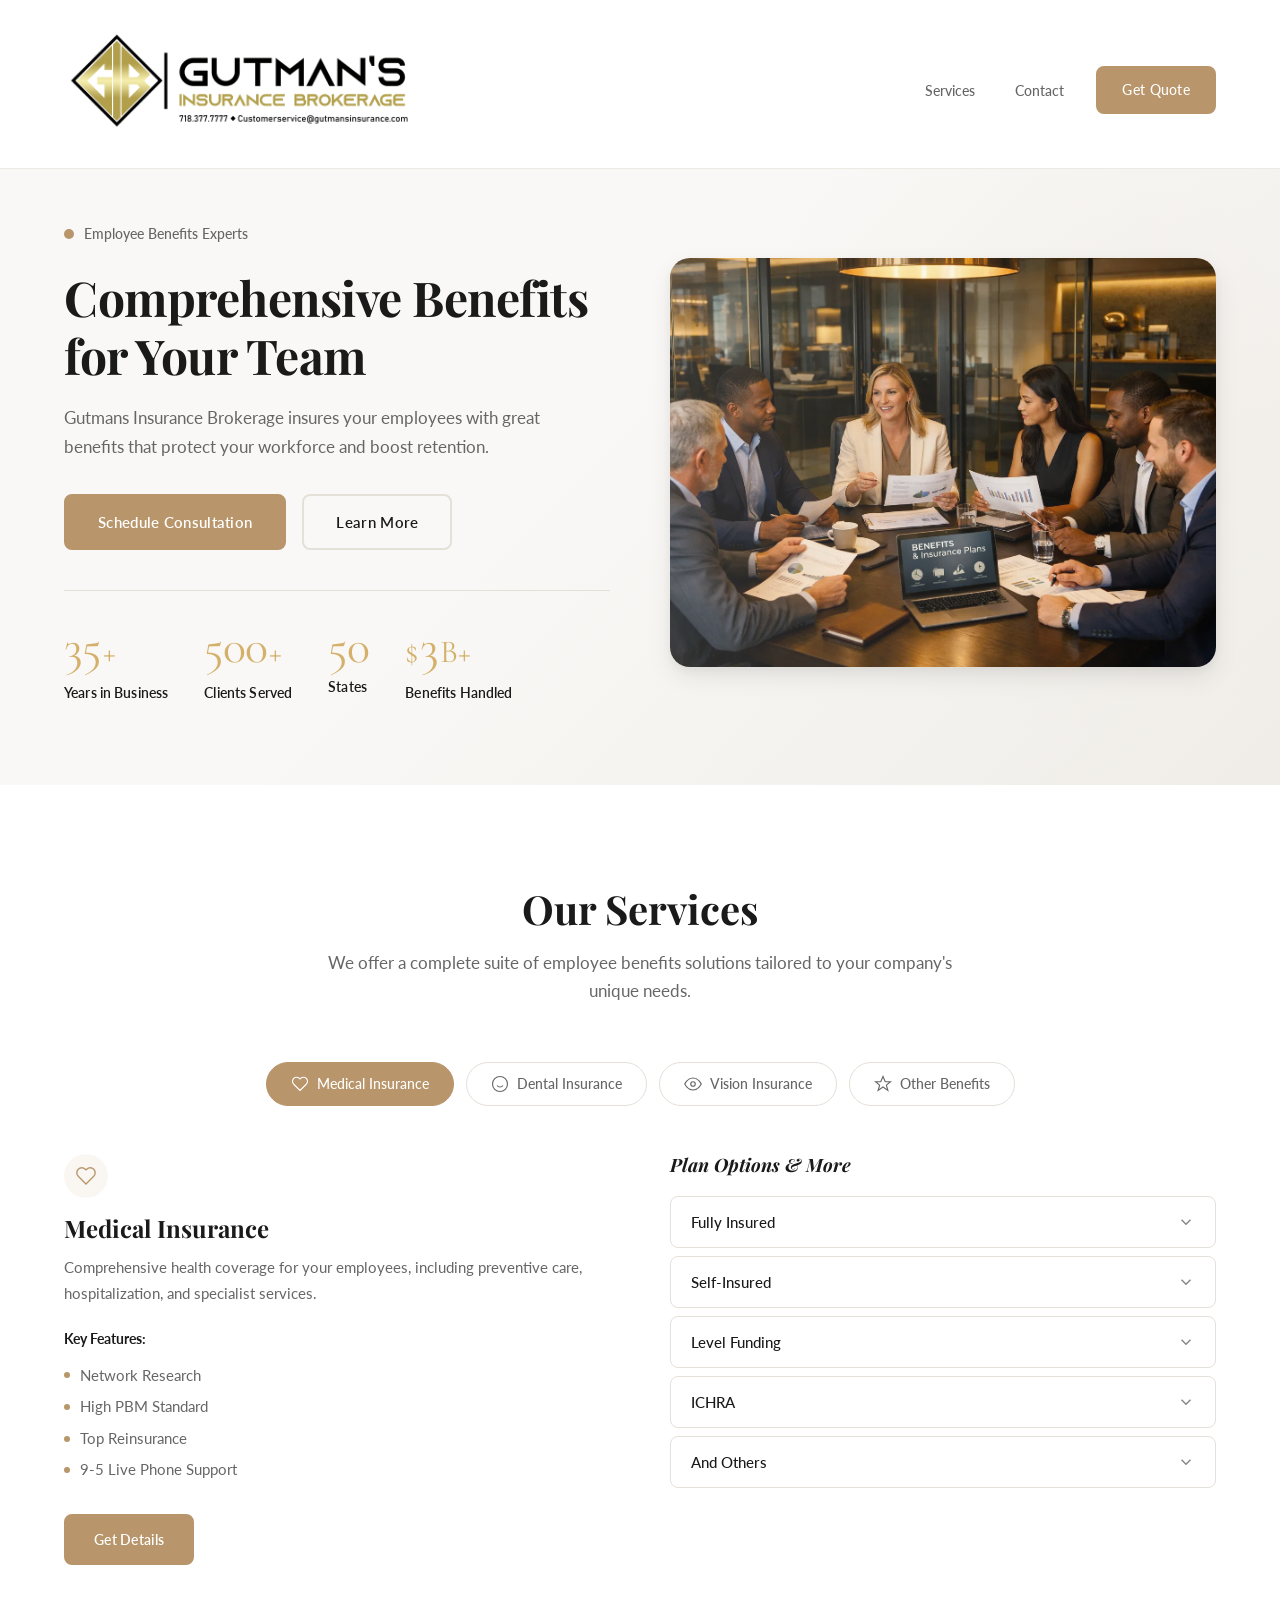
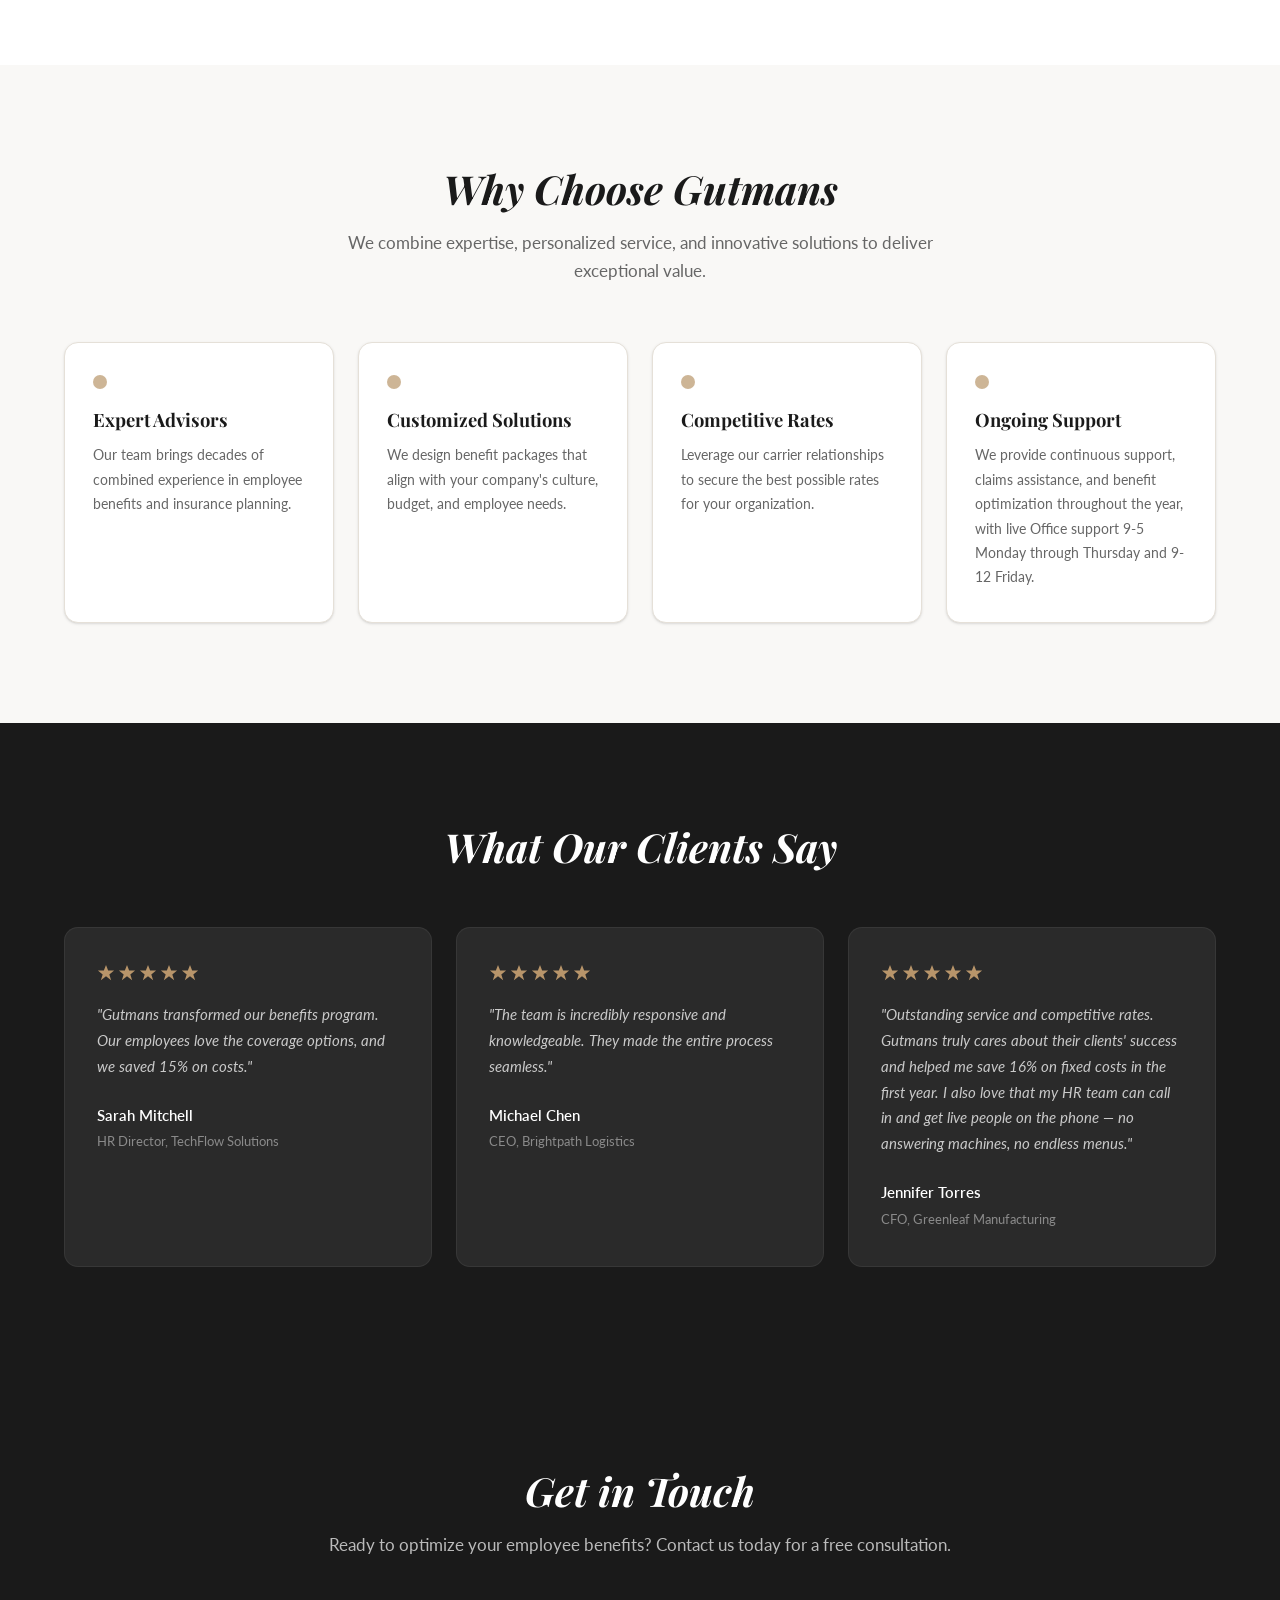
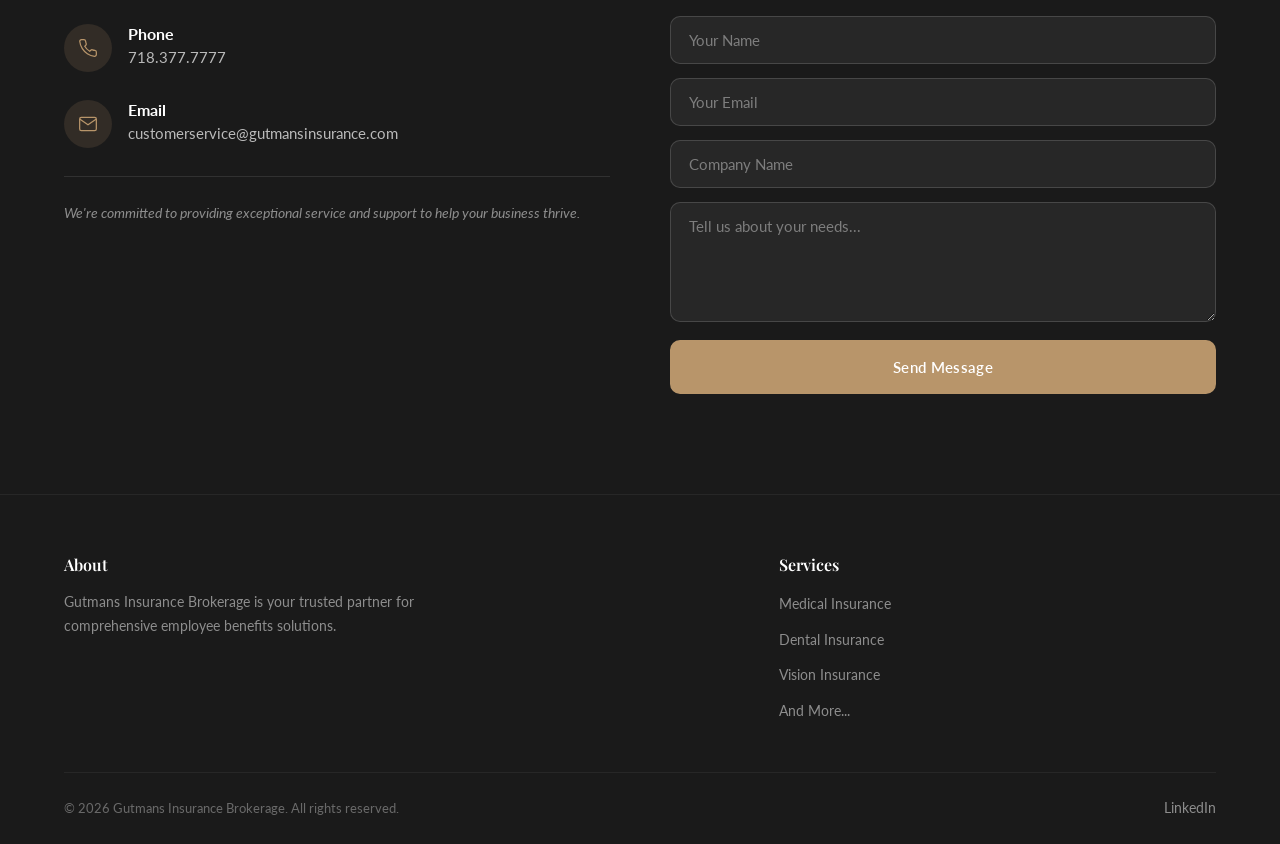
==== commit 40e84729: "Use real enrollment photo" ====
--- a/index.html
+++ b/index.html
@@ -74,7 +74,7 @@
             </div>
             <div class="hero-image">
                 <div class="hero-image-placeholder">
-                    <img src="enrollment.jpg" alt="Enrollment meeting with employees reviewing benefits documents">
+                    <img src="enrollment.png" alt="Enrollment meeting with employees reviewing benefits documents">
                 </div>
             </div>
         </div>
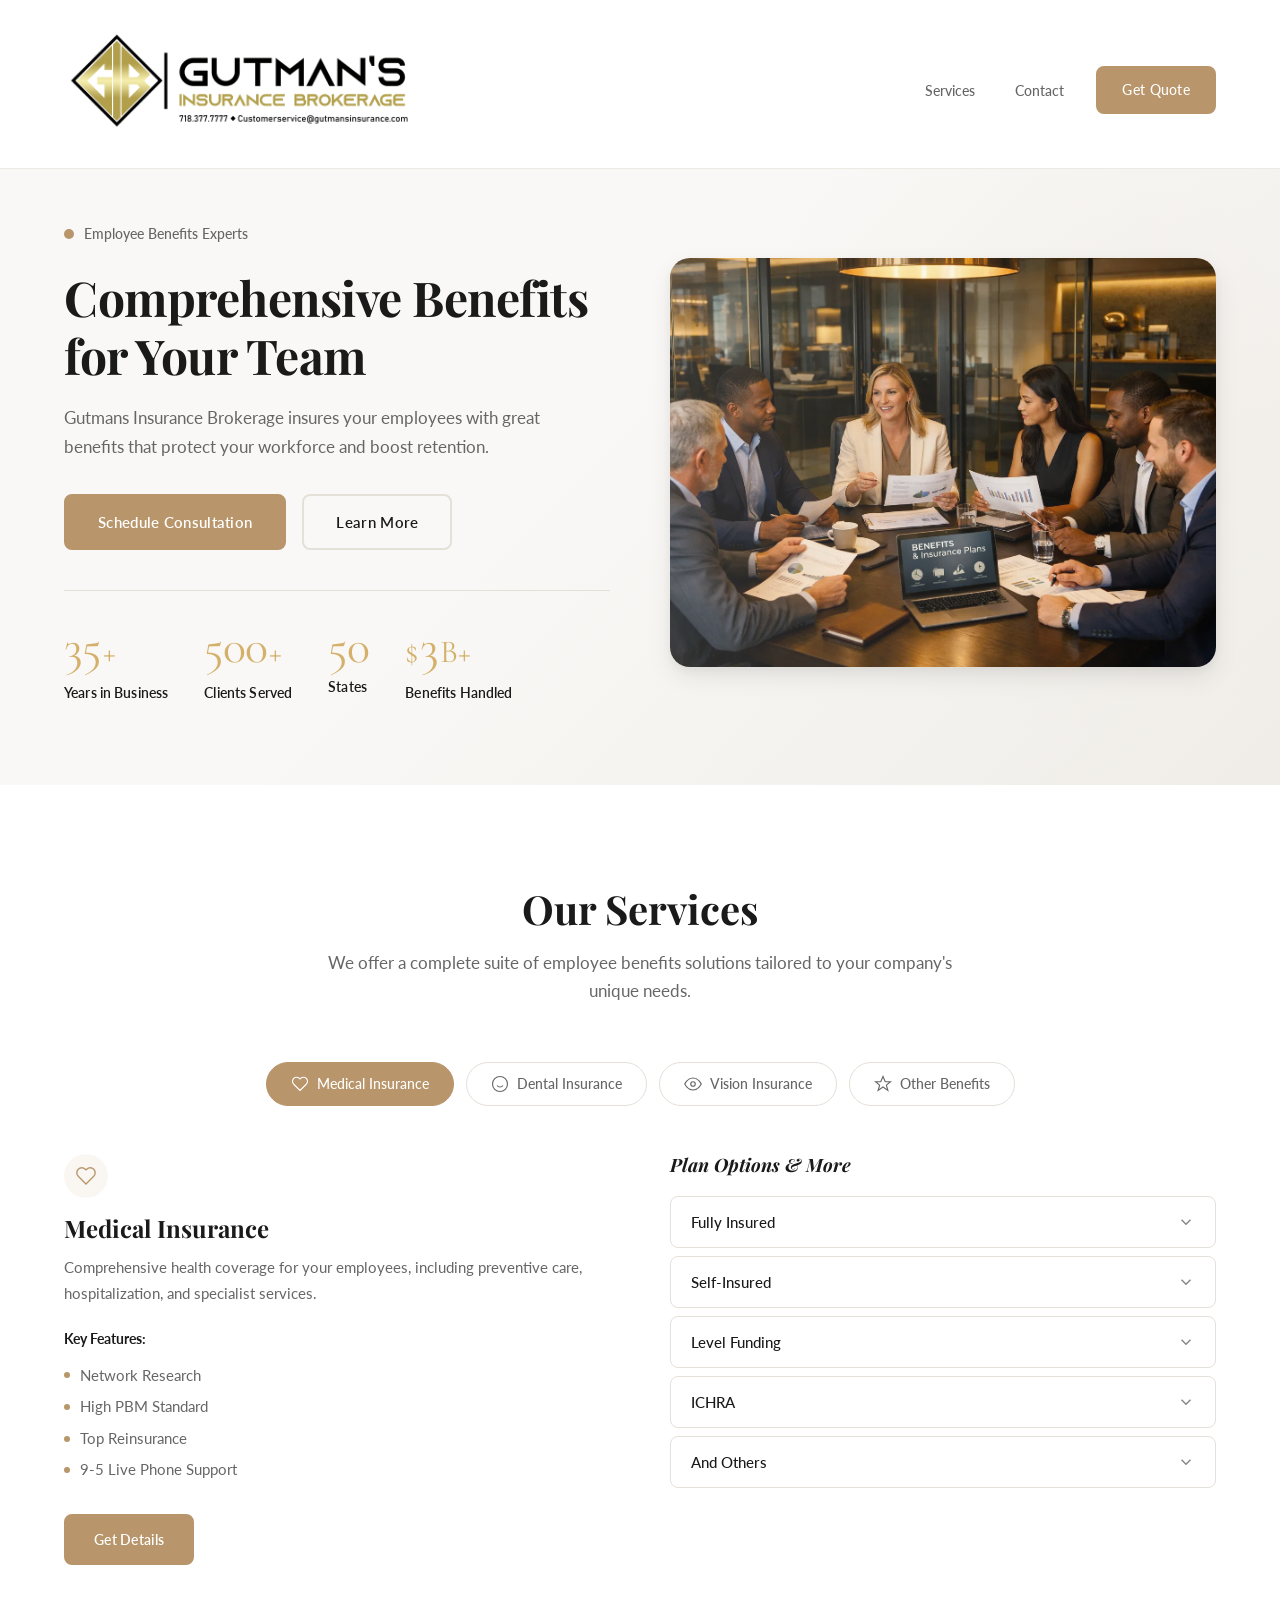
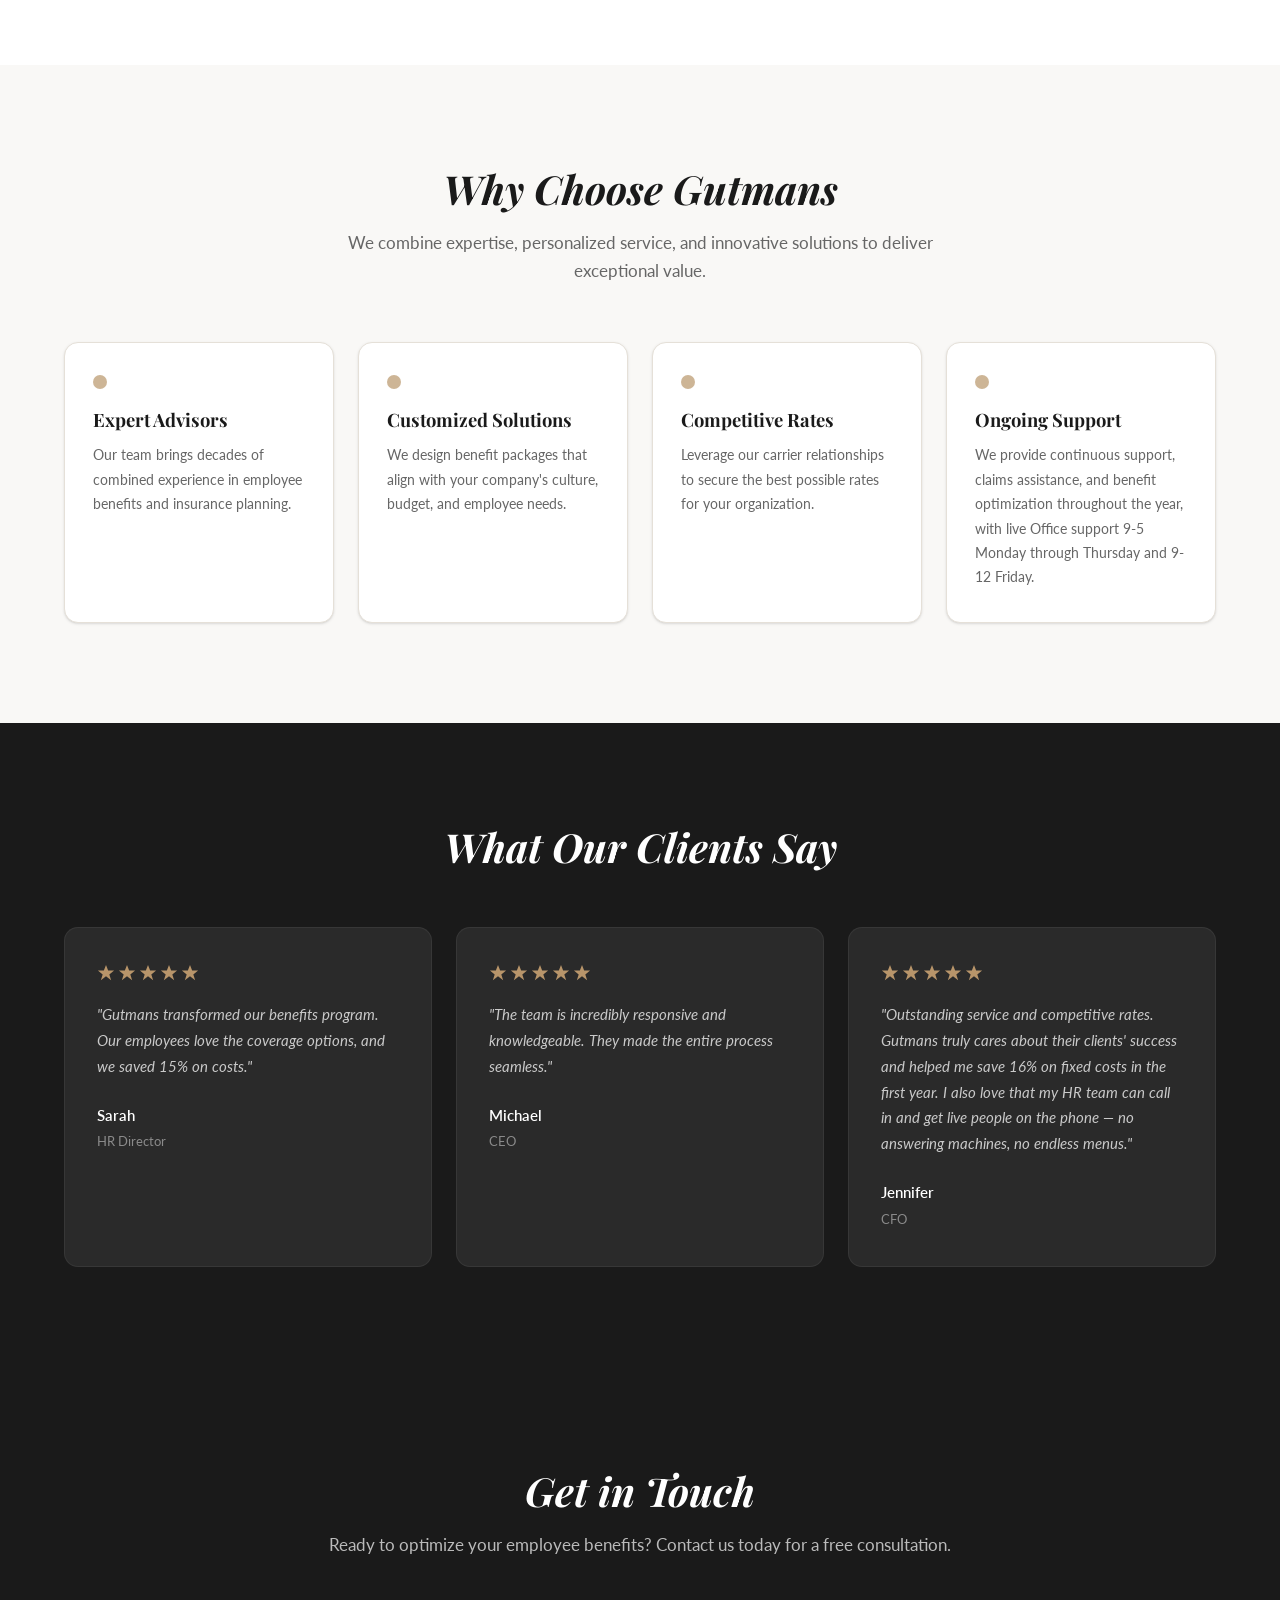
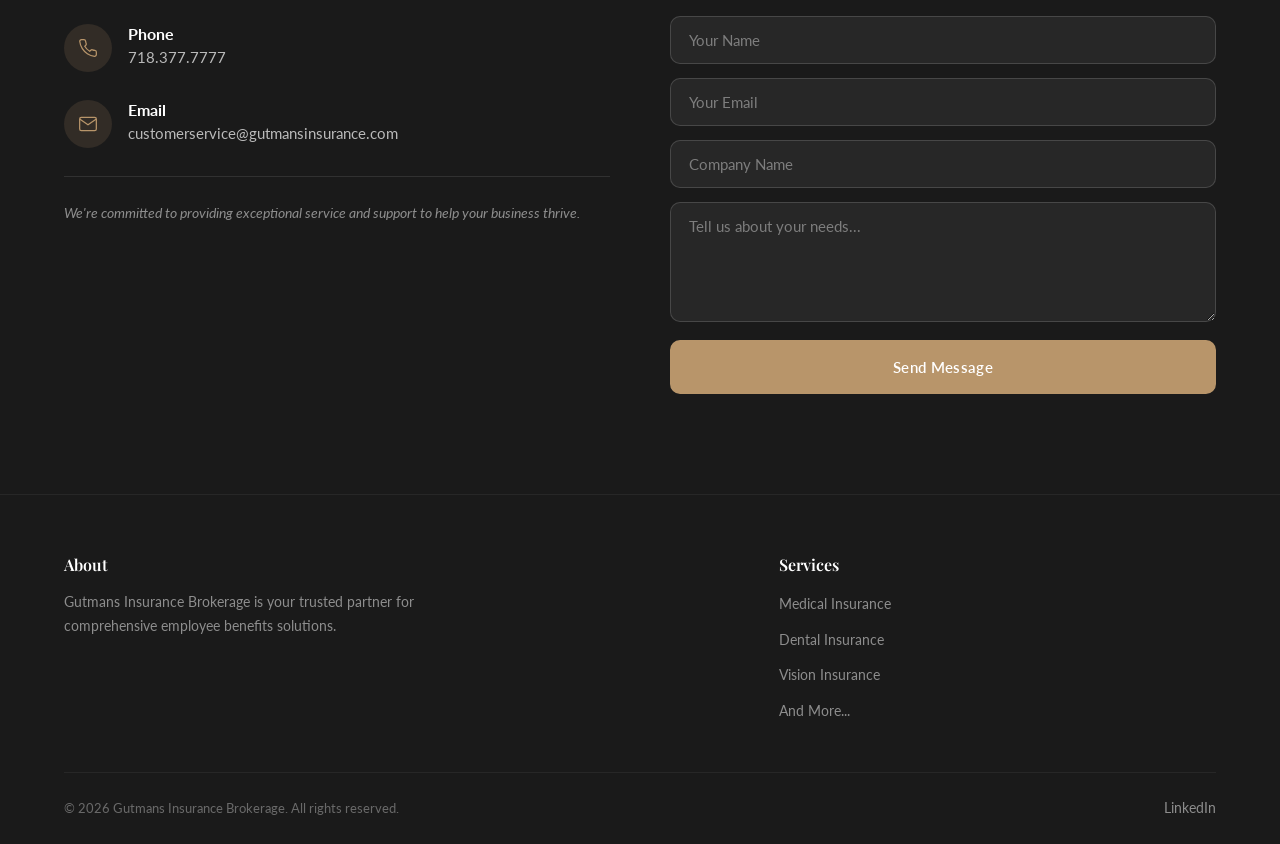
==== commit 3d60a7d2: "Remove last names and company names from testimonials" ====
--- a/index.html
+++ b/index.html
@@ -3,11 +3,77 @@
 <head>
     <meta charset="UTF-8">
     <meta name="viewport" content="width=device-width, initial-scale=1.0">
-    <title>Gutmans Insurance Brokerage | Employee Benefits Experts</title>
+    <title>Gutmans Insurance | Employee Benefits Brokerage in Brooklyn, NY</title>
+    <meta name="description" content="Gutmans Insurance is a Brooklyn, NY employee benefits brokerage serving large groups in all 50 states. Medical, dental, vision, and other group benefits with live 9-5 support.">
+    <meta name="keywords" content="Gutmans Insurance, employee benefits, group health insurance, large group benefits, Brooklyn insurance broker, medical dental vision, ICHRA, level funding, self-insured">
+    <link rel="canonical" href="https://gutmansinsurance.com/">
+
+    <meta property="og:type" content="website">
+    <meta property="og:site_name" content="Gutmans Insurance">
+    <meta property="og:title" content="Gutmans Insurance | Employee Benefits Brokerage in Brooklyn, NY">
+    <meta property="og:description" content="Employee benefits brokerage serving large groups in all 50 states. Medical, dental, vision, and more — with live 9-5 support.">
+    <meta property="og:url" content="https://gutmansinsurance.com/">
+    <meta property="og:image" content="https://gutmansinsurance.com/logo.png">
+
+    <meta name="twitter:card" content="summary_large_image">
+    <meta name="twitter:title" content="Gutmans Insurance | Employee Benefits Brokerage in Brooklyn, NY">
+    <meta name="twitter:description" content="Employee benefits brokerage serving large groups in all 50 states.">
+    <meta name="twitter:image" content="https://gutmansinsurance.com/logo.png">
+
+    <meta name="robots" content="index, follow">
+    <link rel="icon" type="image/png" href="logo.png">
+
     <link rel="preconnect" href="https://fonts.googleapis.com">
     <link rel="preconnect" href="https://fonts.gstatic.com" crossorigin>
     <link href="https://fonts.googleapis.com/css2?family=Cormorant+Garamond:ital,wght@0,300;0,400;0,500;0,600;0,700;1,400;1,500;1,600&family=Playfair+Display:ital,wght@0,400;0,500;0,600;0,700;0,800;1,400;1,500;1,600&family=Lato:wght@300;400;500;600;700&display=swap" rel="stylesheet">
     <link rel="stylesheet" href="styles.css">
+
+    <script type="application/ld+json">
+    {
+      "@context": "https://schema.org",
+      "@type": "InsuranceAgency",
+      "name": "Gutmans Insurance",
+      "alternateName": "Gutmans Insurance Brokerage",
+      "url": "https://gutmansinsurance.com/",
+      "logo": "https://gutmansinsurance.com/logo.png",
+      "image": "https://gutmansinsurance.com/logo.png",
+      "telephone": "+1-718-377-7777",
+      "email": "Benny@gutmansinsurance.com",
+      "address": {
+        "@type": "PostalAddress",
+        "addressLocality": "Brooklyn",
+        "addressRegion": "NY",
+        "addressCountry": "US"
+      },
+      "areaServed": [
+        {"@type": "Country", "name": "United States"}
+      ],
+      "description": "Employee benefits brokerage serving large groups in all 50 states. Medical, dental, vision, life, and other group benefits with live 9-5 support.",
+      "openingHoursSpecification": [
+        {
+          "@type": "OpeningHoursSpecification",
+          "dayOfWeek": ["Monday", "Tuesday", "Wednesday", "Thursday"],
+          "opens": "09:00",
+          "closes": "17:00"
+        },
+        {
+          "@type": "OpeningHoursSpecification",
+          "dayOfWeek": "Friday",
+          "opens": "09:00",
+          "closes": "12:00"
+        }
+      ],
+      "knowsAbout": [
+        "Group Medical Insurance",
+        "Group Dental Insurance",
+        "Group Vision Insurance",
+        "Self-Insured Plans",
+        "Level Funding",
+        "ICHRA",
+        "Employee Benefits"
+      ]
+    }
+    </script>
 </head>
 <body>
 
@@ -22,6 +88,7 @@
                 <span></span>
                 <span></span>
             </button>
+            <div class="nav-backdrop" id="nav-backdrop"></div>
             <ul class="nav-links" id="nav-links">
                 <li><a href="#services">Services</a></li>
                 <li><a href="#contact">Contact</a></li>
@@ -328,8 +395,8 @@
                     </div>
                     <p>"Gutmans transformed our benefits program. Our employees love the coverage options, and we saved 15% on costs."</p>
                     <div class="testimonial-author">
-                        <strong>Sarah Mitchell</strong>
-                        <span>HR Director, TechFlow Solutions</span>
+                        <strong>Sarah</strong>
+                        <span>HR Director</span>
                     </div>
                 </div>
                 <div class="testimonial-card" data-aos>
@@ -342,8 +409,8 @@
                     </div>
                     <p>"The team is incredibly responsive and knowledgeable. They made the entire process seamless."</p>
                     <div class="testimonial-author">
-                        <strong>Michael Chen</strong>
-                        <span>CEO, Brightpath Logistics</span>
+                        <strong>Michael</strong>
+                        <span>CEO</span>
                     </div>
                 </div>
                 <div class="testimonial-card" data-aos>
@@ -356,8 +423,8 @@
                     </div>
                     <p>"Outstanding service and competitive rates. Gutmans truly cares about their clients' success and helped me save 16% on fixed costs in the first year. I also love that my HR team can call in and get live people on the phone — no answering machines, no endless menus."</p>
                     <div class="testimonial-author">
-                        <strong>Jennifer Torres</strong>
-                        <span>CFO, Greenleaf Manufacturing</span>
+                        <strong>Jennifer</strong>
+                        <span>CFO</span>
                     </div>
                 </div>
             </div>
@@ -399,11 +466,15 @@
                     <div class="contact-divider"></div>
                     <p class="contact-tagline">We're committed to providing exceptional service and support to help your business thrive.</p>
                 </div>
-                <form class="contact-form" id="contact-form">
+                <form class="contact-form" id="contact-form" action="https://formsubmit.co/ajax/Benny@gutmansinsurance.com" method="POST">
+                    <input type="hidden" name="_subject" value="New Inquiry from Gutmans Insurance Website">
+                    <input type="hidden" name="_captcha" value="false">
+                    <input type="hidden" name="_template" value="table">
+                    <p class="hidden-field"><label>Don't fill this out: <input name="_honey"></label></p>
                     <input type="text" name="name" placeholder="Your Name" required>
                     <input type="email" name="email" placeholder="Your Email" required>
                     <input type="text" name="company" placeholder="Company Name">
-                    <textarea name="message" rows="5" placeholder="Tell us about your needs..."></textarea>
+                    <textarea name="message" rows="5" placeholder="Tell us about your needs..." required></textarea>
                     <button type="submit" class="btn btn-gold btn-full">Send Message</button>
                 </form>
             </div>
--- a/styles.css
+++ b/styles.css
@@ -760,6 +760,10 @@
     gap: 14px;
 }
 
+.hidden-field {
+    display: none;
+}
+
 .contact-form input,
 .contact-form textarea {
     width: 100%;
@@ -966,42 +970,104 @@
 }
 
 @media (max-width: 768px) {
+    .nav-container {
+        height: 80px;
+        padding-top: 0;
+    }
+
+    .logo-img {
+        height: 56px;
+    }
+
     .mobile-toggle {
         display: flex;
-    }
-
+        z-index: 1002;
+    }
+
+    /* Side drawer nav */
     .nav-links {
         position: fixed;
-        top: 168px;
+        top: 80px;
+        right: 0;
+        bottom: 0;
+        left: auto;
+        width: 85%;
+        max-width: 340px;
+        background: var(--white);
+        flex-direction: column;
+        align-items: stretch;
+        padding: 20px 20px 40px;
+        box-shadow: -10px 0 30px rgba(0, 0, 0, 0.15);
+        transform: translateX(110%);
+        transition: transform 0.3s ease;
+        gap: 4px;
+        z-index: 1001;
+        overflow-y: auto;
+    }
+
+    .nav-links.active {
+        transform: translateX(0);
+    }
+
+    .nav-links li {
+        list-style: none;
+        width: 100%;
+    }
+
+    .nav-links a {
+        display: block;
+        width: 100%;
+        padding: 16px 12px;
+        font-size: 1.05rem;
+        color: var(--dark);
+        border-bottom: 1px solid var(--border-light);
+    }
+
+    .nav-links li:last-child a {
+        border-bottom: none;
+    }
+
+    .btn-nav {
+        margin-left: 0 !important;
+        margin-top: 16px;
+        text-align: center;
+        color: var(--white) !important;
+    }
+
+    /* Backdrop overlay — clickable to close */
+    .nav-backdrop {
+        position: fixed;
+        top: 80px;
         left: 0;
         right: 0;
-        background: var(--white);
-        flex-direction: column;
-        padding: 16px 24px 24px;
-        border-bottom: 1px solid var(--border);
-        box-shadow: 0 10px 25px rgba(0, 0, 0, 0.06);
-        transform: translateY(-110%);
-        transition: var(--transition);
-        gap: 4px;
-    }
-
-    .nav-links.active {
-        transform: translateY(0);
-    }
-
-    .nav-links a {
-        width: 100%;
-        padding: 12px 16px;
-    }
-
-    .btn-nav {
-        margin-left: 0 !important;
-        margin-top: 8px;
-        text-align: center;
+        bottom: 0;
+        background: rgba(0, 0, 0, 0.45);
+        opacity: 0;
+        visibility: hidden;
+        transition: opacity 0.3s ease, visibility 0.3s ease;
+        z-index: 1000;
+    }
+
+    .nav-backdrop.active {
+        opacity: 1;
+        visibility: visible;
     }
 
     .hero {
-        padding: 110px 0 60px;
+        padding: 100px 0 60px;
+    }
+
+    .hero-container {
+        gap: 32px;
+    }
+
+    .hero-image-placeholder {
+        aspect-ratio: auto;
+    }
+
+    .hero-image-placeholder img {
+        height: auto;
+        object-fit: contain;
     }
 
     .hero h1 {
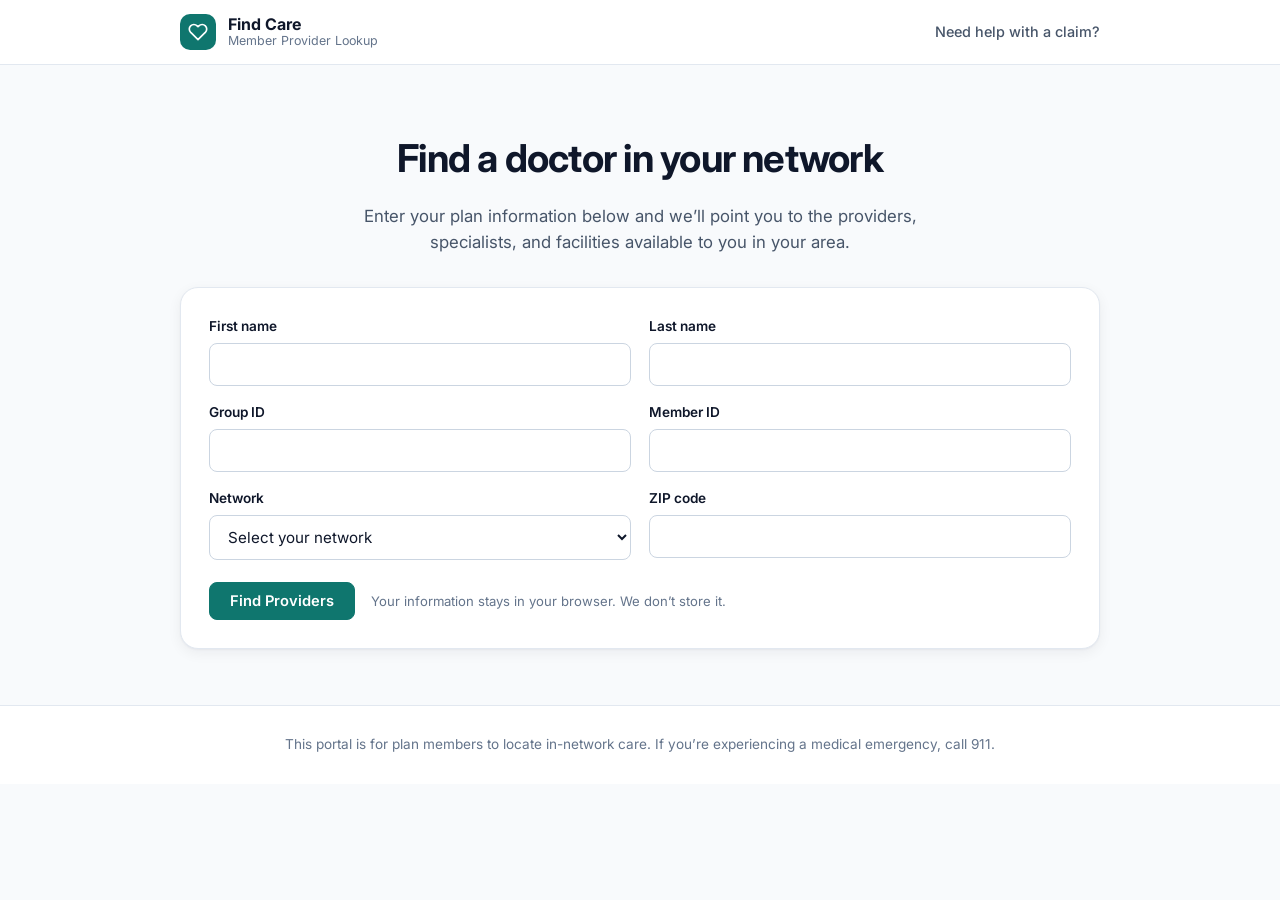
==== commit 6fe45d24: "GitHub Pages preview: Find Care standalone Orphan branch for previewing the Find Care page on GitHub" ====
--- a/index.html
+++ b/index.html
@@ -3,524 +3,249 @@
 <head>
     <meta charset="UTF-8">
     <meta name="viewport" content="width=device-width, initial-scale=1.0">
-    <title>Gutmans Insurance | Employee Benefits Brokerage in Brooklyn, NY</title>
-    <meta name="description" content="Gutmans Insurance is a Brooklyn, NY employee benefits brokerage serving large groups in all 50 states. Medical, dental, vision, and other group benefits with live 9-5 support.">
-    <meta name="keywords" content="Gutmans Insurance, employee benefits, group health insurance, large group benefits, Brooklyn insurance broker, medical dental vision, ICHRA, level funding, self-insured">
-    <link rel="canonical" href="https://gutmansinsurance.com/">
-
-    <meta property="og:type" content="website">
-    <meta property="og:site_name" content="Gutmans Insurance">
-    <meta property="og:title" content="Gutmans Insurance | Employee Benefits Brokerage in Brooklyn, NY">
-    <meta property="og:description" content="Employee benefits brokerage serving large groups in all 50 states. Medical, dental, vision, and more — with live 9-5 support.">
-    <meta property="og:url" content="https://gutmansinsurance.com/">
-    <meta property="og:image" content="https://gutmansinsurance.com/logo.png">
-
-    <meta name="twitter:card" content="summary_large_image">
-    <meta name="twitter:title" content="Gutmans Insurance | Employee Benefits Brokerage in Brooklyn, NY">
-    <meta name="twitter:description" content="Employee benefits brokerage serving large groups in all 50 states.">
-    <meta name="twitter:image" content="https://gutmansinsurance.com/logo.png">
-
-    <meta name="robots" content="index, follow">
-    <link rel="icon" type="image/png" href="logo.png">
+    <title>Find Care | Member Provider Lookup</title>
+    <meta name="description" content="Member provider lookup. Enter your plan information to find in-network doctors, specialists, and facilities in your area.">
+    <meta name="robots" content="noindex, nofollow">
 
     <link rel="preconnect" href="https://fonts.googleapis.com">
     <link rel="preconnect" href="https://fonts.gstatic.com" crossorigin>
-    <link href="https://fonts.googleapis.com/css2?family=Cormorant+Garamond:ital,wght@0,300;0,400;0,500;0,600;0,700;1,400;1,500;1,600&family=Playfair+Display:ital,wght@0,400;0,500;0,600;0,700;0,800;1,400;1,500;1,600&family=Lato:wght@300;400;500;600;700&display=swap" rel="stylesheet">
-    <link rel="stylesheet" href="styles.css">
-
-    <script type="application/ld+json">
-    {
-      "@context": "https://schema.org",
-      "@type": "InsuranceAgency",
-      "name": "Gutmans Insurance",
-      "alternateName": "Gutmans Insurance Brokerage",
-      "url": "https://gutmansinsurance.com/",
-      "logo": "https://gutmansinsurance.com/logo.png",
-      "image": "https://gutmansinsurance.com/logo.png",
-      "telephone": "+1-718-377-7777",
-      "email": "Benny@gutmansinsurance.com",
-      "address": {
-        "@type": "PostalAddress",
-        "addressLocality": "Brooklyn",
-        "addressRegion": "NY",
-        "addressCountry": "US"
-      },
-      "areaServed": [
-        {"@type": "Country", "name": "United States"}
-      ],
-      "description": "Employee benefits brokerage serving large groups in all 50 states. Medical, dental, vision, life, and other group benefits with live 9-5 support.",
-      "openingHoursSpecification": [
-        {
-          "@type": "OpeningHoursSpecification",
-          "dayOfWeek": ["Monday", "Tuesday", "Wednesday", "Thursday"],
-          "opens": "09:00",
-          "closes": "17:00"
-        },
-        {
-          "@type": "OpeningHoursSpecification",
-          "dayOfWeek": "Friday",
-          "opens": "09:00",
-          "closes": "12:00"
-        }
-      ],
-      "knowsAbout": [
-        "Group Medical Insurance",
-        "Group Dental Insurance",
-        "Group Vision Insurance",
-        "Self-Insured Plans",
-        "Level Funding",
-        "ICHRA",
-        "Employee Benefits"
-      ]
-    }
-    </script>
+    <link href="https://fonts.googleapis.com/css2?family=Inter:wght@400;500;600;700&display=swap" rel="stylesheet">
+    <link rel="stylesheet" href="find-care.css">
 </head>
 <body>
 
-    <!-- Navigation -->
-    <nav class="navbar" id="navbar">
-        <div class="container nav-container">
-            <a href="#" class="logo">
-                <img src="logo.png" alt="Gutman's Insurance Brokerage" class="logo-img">
-            </a>
-            <button class="mobile-toggle" id="mobile-toggle" aria-label="Toggle menu">
-                <span></span>
-                <span></span>
-                <span></span>
-            </button>
-            <div class="nav-backdrop" id="nav-backdrop"></div>
-            <ul class="nav-links" id="nav-links">
-                <li><a href="#services">Services</a></li>
-                <li><a href="#contact">Contact</a></li>
-                <li><a href="#contact" class="btn btn-gold btn-nav">Get Quote</a></li>
-            </ul>
-        </div>
-    </nav>
-
-    <!-- Hero Section -->
-    <header class="hero" id="hero">
-        <div class="container hero-container">
-            <div class="hero-content">
-                <div class="hero-badge">
-                    <span class="gold-dot"></span>
-                    Employee Benefits Experts
-                </div>
-                <h1>Comprehensive Benefits for Your Team</h1>
-                <p class="hero-subtitle">Gutmans Insurance Brokerage insures your employees with great benefits that protect your workforce and boost retention.</p>
-                <div class="hero-actions">
-                    <a href="#contact" class="btn btn-gold btn-lg">Schedule Consultation</a>
-                    <a href="#services" class="btn btn-outline-dark btn-lg">Learn More</a>
-                </div>
-                <div class="hero-divider"></div>
-                <div class="hero-stats">
-                    <div class="stat">
-                        <div class="stat-value">
-                            <span class="stat-number" data-target="35">0</span><span class="stat-suffix">+</span>
-                        </div>
-                        <span class="stat-label">Years in Business</span>
-                    </div>
-                    <div class="stat">
-                        <div class="stat-value">
-                            <span class="stat-number" data-target="500">0</span><span class="stat-suffix">+</span>
-                        </div>
-                        <span class="stat-label">Clients Served</span>
-                    </div>
-                    <div class="stat">
-                        <div class="stat-value">
-                            <span class="stat-number" data-target="50">0</span>
-                        </div>
-                        <span class="stat-label">States</span>
-                    </div>
-                    <div class="stat">
-                        <div class="stat-value">
-                            <span class="stat-prefix">$</span><span class="stat-number" data-target="3">0</span><span class="stat-suffix">B+</span>
-                        </div>
-                        <span class="stat-label">Benefits Handled</span>
-                    </div>
-                </div>
-            </div>
-            <div class="hero-image">
-                <div class="hero-image-placeholder">
-                    <img src="enrollment.png" alt="Enrollment meeting with employees reviewing benefits documents">
-                </div>
-            </div>
+    <header class="fc-header">
+        <div class="fc-container fc-header-inner">
+            <div class="fc-brand">
+                <div class="fc-brand-mark" aria-hidden="true">
+                    <svg viewBox="0 0 24 24" fill="none" stroke="currentColor" stroke-width="2" stroke-linecap="round" stroke-linejoin="round">
+                        <path d="M20.84 4.61a5.5 5.5 0 0 0-7.78 0L12 5.67l-1.06-1.06a5.5 5.5 0 0 0-7.78 7.78l1.06 1.06L12 21.23l7.78-7.78 1.06-1.06a5.5 5.5 0 0 0 0-7.78z"/>
+                    </svg>
+                </div>
+                <div class="fc-brand-text">
+                    <span class="fc-brand-name">Find Care</span>
+                    <span class="fc-brand-sub">Member Provider Lookup</span>
+                </div>
+            </div>
+            <a href="#rbp-issue" class="fc-header-link">Need help with a claim?</a>
         </div>
     </header>
 
-    <!-- Services Section -->
-    <section class="services" id="services">
-        <div class="container">
-            <div class="section-header">
-                <h2>Our Services</h2>
-                <p>We offer a complete suite of employee benefits solutions tailored to your company's unique needs.</p>
-            </div>
-
-            <div class="service-tabs">
-                <button class="tab-btn active" data-tab="medical">
-                    <svg viewBox="0 0 24 24" fill="none" stroke="currentColor" stroke-width="1.5"><path d="M20.42 4.58a5.4 5.4 0 0 0-7.65 0L12 5.34l-.77-.76a5.4 5.4 0 0 0-7.65 7.65l.77.76L12 20.65l7.65-7.66.77-.76a5.4 5.4 0 0 0 0-7.65z"/></svg>
-                    Medical Insurance
-                </button>
-                <button class="tab-btn" data-tab="dental">
-                    <svg viewBox="0 0 24 24" fill="none" stroke="currentColor" stroke-width="1.5"><circle cx="12" cy="12" r="10"/><path d="M8 14s1.5 2 4 2 4-2 4-2"/><line x1="9" y1="9" x2="9.01" y2="9"/><line x1="15" y1="9" x2="15.01" y2="9"/></svg>
-                    Dental Insurance
-                </button>
-                <button class="tab-btn" data-tab="vision">
-                    <svg viewBox="0 0 24 24" fill="none" stroke="currentColor" stroke-width="1.5"><path d="M1 12s4-8 11-8 11 8 11 8-4 8-11 8S1 12 1 12z"/><circle cx="12" cy="12" r="3"/></svg>
-                    Vision Insurance
-                </button>
-                <button class="tab-btn" data-tab="life">
-                    <svg viewBox="0 0 24 24" fill="none" stroke="currentColor" stroke-width="1.5"><path d="M12 2l3 7h7l-5.5 4.5 2 7L12 16l-6.5 4.5 2-7L2 9h7z"/></svg>
-                    Other Benefits
-                </button>
-            </div>
-
-            <div class="tab-panels">
-                <div class="tab-panel active" id="panel-medical">
-                    <div class="panel-content">
-                        <div class="panel-info">
-                            <div class="panel-icon">
-                                <svg viewBox="0 0 24 24" fill="none" stroke="#b8956a" stroke-width="1.5"><path d="M20.42 4.58a5.4 5.4 0 0 0-7.65 0L12 5.34l-.77-.76a5.4 5.4 0 0 0-7.65 7.65l.77.76L12 20.65l7.65-7.66.77-.76a5.4 5.4 0 0 0 0-7.65z"/></svg>
-                            </div>
-                            <h3>Medical Insurance</h3>
-                            <p>Comprehensive health coverage for your employees, including preventive care, hospitalization, and specialist services.</p>
-                            <div class="key-features">
-                                <h4>Key Features:</h4>
-                                <ul>
-                                    <li>Network Research</li>
-                                    <li>High PBM Standard</li>
-                                    <li>Top Reinsurance</li>
-                                    <li>9-5 Live Phone Support</li>
-                                </ul>
-                            </div>
-                            <a href="#contact" class="btn btn-gold">Get Details</a>
-                        </div>
-                        <div class="panel-options">
-                            <h4>Plan Options &amp; More</h4>
-                            <div class="accordion">
-                                <div class="accordion-item">
-                                    <button class="accordion-btn"><span>Fully Insured</span><svg viewBox="0 0 24 24" fill="none" stroke="currentColor" stroke-width="2"><path d="M6 9l6 6 6-6"/></svg></button>
-                                    <div class="accordion-content"><p>Traditional fully insured plans where the carrier assumes all risk. Predictable monthly premiums with comprehensive coverage networks.</p></div>
-                                </div>
-                                <div class="accordion-item">
-                                    <button class="accordion-btn"><span>Self-Insured</span><svg viewBox="0 0 24 24" fill="none" stroke="currentColor" stroke-width="2"><path d="M6 9l6 6 6-6"/></svg></button>
-                                    <div class="accordion-content"><p>Employers fund claims directly with stop-loss protection. Greater flexibility in plan design and potential cost savings for larger groups.</p></div>
-                                </div>
-                                <div class="accordion-item">
-                                    <button class="accordion-btn"><span>Level Funding</span><svg viewBox="0 0 24 24" fill="none" stroke="currentColor" stroke-width="2"><path d="M6 9l6 6 6-6"/></svg></button>
-                                    <div class="accordion-content"><p>A hybrid approach combining predictable monthly costs with the potential for refunds if claims are lower than expected.</p></div>
-                                </div>
-                                <div class="accordion-item">
-                                    <button class="accordion-btn"><span>ICHRA</span><svg viewBox="0 0 24 24" fill="none" stroke="currentColor" stroke-width="2"><path d="M6 9l6 6 6-6"/></svg></button>
-                                    <div class="accordion-content"><p>Individual Coverage Health Reimbursement Arrangement — employers reimburse employees for individual health insurance premiums.</p></div>
-                                </div>
-                                <div class="accordion-item">
-                                    <button class="accordion-btn"><span>And Others</span><svg viewBox="0 0 24 24" fill="none" stroke="currentColor" stroke-width="2"><path d="M6 9l6 6 6-6"/></svg></button>
-                                    <div class="accordion-content"><p>We have more options available to fit your specific situation. Contact us to learn more.</p></div>
-                                </div>
-                            </div>
-                        </div>
-                    </div>
-                </div>
-
-                <div class="tab-panel" id="panel-dental">
-                    <div class="panel-content">
-                        <div class="panel-info">
-                            <div class="panel-icon">
-                                <svg viewBox="0 0 24 24" fill="none" stroke="#b8956a" stroke-width="1.5"><circle cx="12" cy="12" r="10"/><path d="M8 14s1.5 2 4 2 4-2 4-2"/><line x1="9" y1="9" x2="9.01" y2="9"/><line x1="15" y1="9" x2="15.01" y2="9"/></svg>
-                            </div>
-                            <h3>Dental Insurance</h3>
-                            <p>Preventive, basic, and major dental coverage from leading carriers. Options for orthodontia and implants included.</p>
-                            <div class="key-features">
-                                <h4>Key Features:</h4>
-                                <ul>
-                                    <li>Many Networks Available</li>
-                                    <li>Flexible Coverage Options</li>
-                                    <li>No Waiting Periods Available</li>
-                                    <li>Competitive Group Rates</li>
-                                </ul>
-                            </div>
-                            <a href="#contact" class="btn btn-gold">Get Details</a>
-                        </div>
-                        <div class="panel-options">
-                            <h4>Plan Options &amp; More</h4>
-                            <div class="accordion">
-                                <div class="accordion-item">
-                                    <button class="accordion-btn"><span>Carrier Connections</span><svg viewBox="0 0 24 24" fill="none" stroke="currentColor" stroke-width="2"><path d="M6 9l6 6 6-6"/></svg></button>
-                                    <div class="accordion-content"><p>Because we work with so many groups, we've built strong connections with carriers and can secure special rates you can benefit from.</p></div>
-                                </div>
-                                <div class="accordion-item">
-                                    <button class="accordion-btn"><span>Any Network, Any Plan Design</span><svg viewBox="0 0 24 24" fill="none" stroke="currentColor" stroke-width="2"><path d="M6 9l6 6 6-6"/></svg></button>
-                                    <div class="accordion-content"><p>We work with many carriers to make sure we find the right fit for you — no network or plan structure is off the table.</p></div>
-                                </div>
-                                <div class="accordion-item">
-                                    <button class="accordion-btn"><span>Voluntary Dental</span><svg viewBox="0 0 24 24" fill="none" stroke="currentColor" stroke-width="2"><path d="M6 9l6 6 6-6"/></svg></button>
-                                    <div class="accordion-content"><p>Employee-paid dental benefits at group rates. No cost to the employer while providing valuable coverage to your team.</p></div>
-                                </div>
-                            </div>
-                        </div>
-                    </div>
-                </div>
-
-                <div class="tab-panel" id="panel-vision">
-                    <div class="panel-content">
-                        <div class="panel-info">
-                            <div class="panel-icon">
-                                <svg viewBox="0 0 24 24" fill="none" stroke="#b8956a" stroke-width="1.5"><path d="M1 12s4-8 11-8 11 8 11 8-4 8-11 8S1 12 1 12z"/><circle cx="12" cy="12" r="3"/></svg>
-                            </div>
-                            <h3>Vision Insurance</h3>
-                            <p>Comprehensive eye care plans covering annual exams, frames, lenses, and contacts at affordable group rates.</p>
-                            <div class="key-features">
-                                <h4>Key Features:</h4>
-                                <ul>
-                                    <li>Annual Eye Exams</li>
-                                    <li>Frames &amp; Contact Lenses</li>
-                                    <li>LASIK Discounts</li>
-                                    <li>Wide Provider Networks</li>
-                                </ul>
-                            </div>
-                            <a href="#contact" class="btn btn-gold">Get Details</a>
-                        </div>
-                        <div class="panel-options">
-                            <h4>Plan Options &amp; More</h4>
-                            <div class="accordion">
-                                <div class="accordion-item">
-                                    <button class="accordion-btn"><span>Many Carriers to Choose From</span><svg viewBox="0 0 24 24" fill="none" stroke="currentColor" stroke-width="2"><path d="M6 9l6 6 6-6"/></svg></button>
-                                    <div class="accordion-content"><p>We work with a wide range of vision carriers, so you have real choice in coverage, networks, and price.</p></div>
-                                </div>
-                                <div class="accordion-item">
-                                    <button class="accordion-btn"><span>A Broker Who Works for You</span><svg viewBox="0 0 24 24" fill="none" stroke="currentColor" stroke-width="2"><path d="M6 9l6 6 6-6"/></svg></button>
-                                    <div class="accordion-content"><p>As your broker, our job is simple — make sure you get exactly what you want. We guide you through the options and advocate for your needs.</p></div>
-                                </div>
-                                <div class="accordion-item">
-                                    <button class="accordion-btn"><span>Voluntary Vision</span><svg viewBox="0 0 24 24" fill="none" stroke="currentColor" stroke-width="2"><path d="M6 9l6 6 6-6"/></svg></button>
-                                    <div class="accordion-content"><p>Employee-paid vision coverage at group-discounted rates, providing excellent value with zero employer cost.</p></div>
-                                </div>
-                            </div>
-                        </div>
-                    </div>
-                </div>
-
-                <div class="tab-panel" id="panel-life">
-                    <div class="panel-content">
-                        <div class="panel-info">
-                            <div class="panel-icon">
-                                <svg viewBox="0 0 24 24" fill="none" stroke="#b8956a" stroke-width="1.5"><path d="M12 2l3 7h7l-5.5 4.5 2 7L12 16l-6.5 4.5 2-7L2 9h7z"/></svg>
-                            </div>
-                            <h3>Other Benefits</h3>
-                            <p>Whatever employee benefit you need, we're here to help. Beyond medical, dental, and vision, we handle the full range of supplemental, voluntary, and specialty benefits — tailored to your team.</p>
-                            <div class="key-features">
-                                <h4>Our Promise:</h4>
-                                <ul>
-                                    <li>Any Employee Benefit — We Handle It</li>
-                                    <li>Customized to Your Team's Needs</li>
-                                    <li>One Point of Contact for Everything</li>
-                                    <li>Live Support When You Need Us</li>
-                                </ul>
-                            </div>
-                            <a href="#contact" class="btn btn-gold">Get Details</a>
-                        </div>
-                        <div class="panel-options">
-                            <h4>Plan Options &amp; More</h4>
-                            <div class="accordion">
-                                <div class="accordion-item">
-                                    <button class="accordion-btn"><span>Life &amp; AD&amp;D</span><svg viewBox="0 0 24 24" fill="none" stroke="currentColor" stroke-width="2"><path d="M6 9l6 6 6-6"/></svg></button>
-                                    <div class="accordion-content"><p>Basic and voluntary group life insurance with AD&D, offering guaranteed issue amounts and portability options.</p></div>
-                                </div>
-                                <div class="accordion-item">
-                                    <button class="accordion-btn"><span>Disability Insurance</span><svg viewBox="0 0 24 24" fill="none" stroke="currentColor" stroke-width="2"><path d="M6 9l6 6 6-6"/></svg></button>
-                                    <div class="accordion-content"><p>Short-term and long-term disability plans that replace a portion of income when employees can't work due to illness or injury.</p></div>
-                                </div>
-                                <div class="accordion-item">
-                                    <button class="accordion-btn"><span>FSA, HSA &amp; HRA</span><svg viewBox="0 0 24 24" fill="none" stroke="currentColor" stroke-width="2"><path d="M6 9l6 6 6-6"/></svg></button>
-                                    <div class="accordion-content"><p>Tax-advantaged spending and reimbursement accounts that help employees save on healthcare and dependent care expenses.</p></div>
-                                </div>
-                                <div class="accordion-item">
-                                    <button class="accordion-btn"><span>Any Employee Benefit, We're Here For It</span><svg viewBox="0 0 24 24" fill="none" stroke="currentColor" stroke-width="2"><path d="M6 9l6 6 6-6"/></svg></button>
-                                    <div class="accordion-content"><p>Whatever benefit your team needs — if it exists, we handle it. That's what we're here for. One broker, every benefit, fully managed.</p></div>
-                                </div>
-                            </div>
-                        </div>
-                    </div>
-                </div>
-            </div>
-        </div>
-    </section>
-
-    <!-- Why Choose Us Section -->
-    <section class="why-us" id="why-us">
-        <div class="container">
-            <div class="section-header">
-                <h2><em>Why Choose Gutmans</em></h2>
-                <p>We combine expertise, personalized service, and innovative solutions to deliver exceptional value.</p>
-            </div>
-            <div class="why-grid">
-                <div class="why-card" data-aos>
-                    <div class="why-dot"></div>
-                    <h3>Expert Advisors</h3>
-                    <p>Our team brings decades of combined experience in employee benefits and insurance planning.</p>
-                </div>
-                <div class="why-card" data-aos>
-                    <div class="why-dot"></div>
-                    <h3>Customized Solutions</h3>
-                    <p>We design benefit packages that align with your company's culture, budget, and employee needs.</p>
-                </div>
-                <div class="why-card" data-aos>
-                    <div class="why-dot"></div>
-                    <h3>Competitive Rates</h3>
-                    <p>Leverage our carrier relationships to secure the best possible rates for your organization.</p>
-                </div>
-                <div class="why-card" data-aos>
-                    <div class="why-dot"></div>
-                    <h3>Ongoing Support</h3>
-                    <p>We provide continuous support, claims assistance, and benefit optimization throughout the year, with live Office support 9-5 Monday through Thursday and 9-12 Friday.</p>
-                </div>
-            </div>
-        </div>
-    </section>
-
-    <!-- Testimonials Section -->
-    <section class="testimonials" id="testimonials">
-        <div class="container">
-            <div class="section-header">
-                <h2><em>What Our Clients Say</em></h2>
-            </div>
-            <div class="testimonials-grid">
-                <div class="testimonial-card" data-aos>
-                    <div class="testimonial-stars">
-                        <svg viewBox="0 0 20 20" fill="currentColor"><path d="M10 1l2.39 6.36H19l-5.3 4.28 2 6.36L10 13.72 4.3 18l2-6.36L1 7.36h6.61L10 1z"/></svg>
-                        <svg viewBox="0 0 20 20" fill="currentColor"><path d="M10 1l2.39 6.36H19l-5.3 4.28 2 6.36L10 13.72 4.3 18l2-6.36L1 7.36h6.61L10 1z"/></svg>
-                        <svg viewBox="0 0 20 20" fill="currentColor"><path d="M10 1l2.39 6.36H19l-5.3 4.28 2 6.36L10 13.72 4.3 18l2-6.36L1 7.36h6.61L10 1z"/></svg>
-                        <svg viewBox="0 0 20 20" fill="currentColor"><path d="M10 1l2.39 6.36H19l-5.3 4.28 2 6.36L10 13.72 4.3 18l2-6.36L1 7.36h6.61L10 1z"/></svg>
-                        <svg viewBox="0 0 20 20" fill="currentColor"><path d="M10 1l2.39 6.36H19l-5.3 4.28 2 6.36L10 13.72 4.3 18l2-6.36L1 7.36h6.61L10 1z"/></svg>
-                    </div>
-                    <p>"Gutmans transformed our benefits program. Our employees love the coverage options, and we saved 15% on costs."</p>
-                    <div class="testimonial-author">
-                        <strong>Sarah</strong>
-                        <span>HR Director</span>
-                    </div>
-                </div>
-                <div class="testimonial-card" data-aos>
-                    <div class="testimonial-stars">
-                        <svg viewBox="0 0 20 20" fill="currentColor"><path d="M10 1l2.39 6.36H19l-5.3 4.28 2 6.36L10 13.72 4.3 18l2-6.36L1 7.36h6.61L10 1z"/></svg>
-                        <svg viewBox="0 0 20 20" fill="currentColor"><path d="M10 1l2.39 6.36H19l-5.3 4.28 2 6.36L10 13.72 4.3 18l2-6.36L1 7.36h6.61L10 1z"/></svg>
-                        <svg viewBox="0 0 20 20" fill="currentColor"><path d="M10 1l2.39 6.36H19l-5.3 4.28 2 6.36L10 13.72 4.3 18l2-6.36L1 7.36h6.61L10 1z"/></svg>
-                        <svg viewBox="0 0 20 20" fill="currentColor"><path d="M10 1l2.39 6.36H19l-5.3 4.28 2 6.36L10 13.72 4.3 18l2-6.36L1 7.36h6.61L10 1z"/></svg>
-                        <svg viewBox="0 0 20 20" fill="currentColor"><path d="M10 1l2.39 6.36H19l-5.3 4.28 2 6.36L10 13.72 4.3 18l2-6.36L1 7.36h6.61L10 1z"/></svg>
-                    </div>
-                    <p>"The team is incredibly responsive and knowledgeable. They made the entire process seamless."</p>
-                    <div class="testimonial-author">
-                        <strong>Michael</strong>
-                        <span>CEO</span>
-                    </div>
-                </div>
-                <div class="testimonial-card" data-aos>
-                    <div class="testimonial-stars">
-                        <svg viewBox="0 0 20 20" fill="currentColor"><path d="M10 1l2.39 6.36H19l-5.3 4.28 2 6.36L10 13.72 4.3 18l2-6.36L1 7.36h6.61L10 1z"/></svg>
-                        <svg viewBox="0 0 20 20" fill="currentColor"><path d="M10 1l2.39 6.36H19l-5.3 4.28 2 6.36L10 13.72 4.3 18l2-6.36L1 7.36h6.61L10 1z"/></svg>
-                        <svg viewBox="0 0 20 20" fill="currentColor"><path d="M10 1l2.39 6.36H19l-5.3 4.28 2 6.36L10 13.72 4.3 18l2-6.36L1 7.36h6.61L10 1z"/></svg>
-                        <svg viewBox="0 0 20 20" fill="currentColor"><path d="M10 1l2.39 6.36H19l-5.3 4.28 2 6.36L10 13.72 4.3 18l2-6.36L1 7.36h6.61L10 1z"/></svg>
-                        <svg viewBox="0 0 20 20" fill="currentColor"><path d="M10 1l2.39 6.36H19l-5.3 4.28 2 6.36L10 13.72 4.3 18l2-6.36L1 7.36h6.61L10 1z"/></svg>
-                    </div>
-                    <p>"Outstanding service and competitive rates. Gutmans truly cares about their clients' success and helped me save 16% on fixed costs in the first year. I also love that my HR team can call in and get live people on the phone — no answering machines, no endless menus."</p>
-                    <div class="testimonial-author">
-                        <strong>Jennifer</strong>
-                        <span>CFO</span>
-                    </div>
-                </div>
-            </div>
-        </div>
-    </section>
-
-    <!-- Contact Section -->
-    <section class="contact" id="contact">
-        <div class="container">
-            <div class="section-header section-header-light">
-                <h2><em>Get in Touch</em></h2>
-                <p>Ready to optimize your employee benefits? Contact us today for a free consultation.</p>
-            </div>
-            <div class="contact-grid">
-                <div class="contact-info">
-                    <div class="info-item">
-                        <div class="info-icon">
-                            <svg viewBox="0 0 24 24" fill="none" stroke="currentColor" stroke-width="1.5">
-                                <path d="M22 16.92v3a2 2 0 0 1-2.18 2 19.79 19.79 0 0 1-8.63-3.07 19.5 19.5 0 0 1-6-6 19.79 19.79 0 0 1-3.07-8.67A2 2 0 0 1 4.11 2h3a2 2 0 0 1 2 1.72c.127.96.361 1.903.7 2.81a2 2 0 0 1-.45 2.11L8.09 9.91a16 16 0 0 0 6 6l1.27-1.27a2 2 0 0 1 2.11-.45c.907.339 1.85.573 2.81.7A2 2 0 0 1 22 16.92z"/>
-                            </svg>
-                        </div>
+    <main>
+        <!-- Lookup intro + form -->
+        <section class="fc-section fc-hero" id="lookup">
+            <div class="fc-container">
+                <div class="fc-hero-inner">
+                    <h1>Find a doctor in your network</h1>
+                    <p class="fc-hero-sub">Enter your plan information below and we&rsquo;ll point you to the providers, specialists, and facilities available to you in your area.</p>
+
+                    <form id="lookup-form" class="fc-card fc-form" novalidate>
+                        <div class="fc-form-grid">
+                            <div class="fc-field">
+                                <label for="firstName">First name</label>
+                                <input type="text" id="firstName" name="firstName" autocomplete="given-name" required>
+                            </div>
+                            <div class="fc-field">
+                                <label for="lastName">Last name</label>
+                                <input type="text" id="lastName" name="lastName" autocomplete="family-name" required>
+                            </div>
+                            <div class="fc-field">
+                                <label for="groupId">Group ID</label>
+                                <input type="text" id="groupId" name="groupId" autocomplete="off" required>
+                            </div>
+                            <div class="fc-field">
+                                <label for="memberId">Member ID</label>
+                                <input type="text" id="memberId" name="memberId" autocomplete="off" required>
+                            </div>
+                            <div class="fc-field">
+                                <label for="network">Network</label>
+                                <select id="network" name="network" required>
+                                    <option value="" disabled selected>Select your network</option>
+                                    <option value="firsthealth">FirstHealth</option>
+                                    <option value="healthsmart">HealthSmart</option>
+                                    <option value="magnacare">MagnaCare</option>
+                                    <option value="everpoint">Everpoint</option>
+                                    <option value="prime">Prime</option>
+                                    <option value="other">Other (type below)</option>
+                                </select>
+                            </div>
+                            <div class="fc-field" id="otherNetworkField" hidden>
+                                <label for="networkOther">Network name</label>
+                                <input type="text" id="networkOther" name="networkOther" placeholder="Enter your network">
+                            </div>
+                            <div class="fc-field">
+                                <label for="zip">ZIP code</label>
+                                <input type="text" id="zip" name="zip" inputmode="numeric" pattern="\d{5}" maxlength="5" autocomplete="postal-code" required>
+                            </div>
+                        </div>
+                        <div class="fc-form-actions">
+                            <button type="submit" class="fc-btn fc-btn-primary">Find Providers</button>
+                            <p class="fc-form-note">Your information stays in your browser. We don&rsquo;t store it.</p>
+                        </div>
+                    </form>
+                </div>
+            </div>
+        </section>
+
+        <!-- Results -->
+        <section class="fc-section fc-results" id="results" hidden>
+            <div class="fc-container">
+                <div class="fc-results-head">
+                    <h2>Your provider search</h2>
+                    <button type="button" class="fc-link" id="editInfoBtn">Edit information</button>
+                </div>
+
+                <div class="fc-card fc-summary">
+                    <div class="fc-summary-grid">
+                        <div><span>Member</span><strong id="sumName">&mdash;</strong></div>
+                        <div><span>Network</span><strong id="sumNetwork">&mdash;</strong></div>
+                        <div><span>Group / Member ID</span><strong id="sumIds">&mdash;</strong></div>
                         <div>
-                            <h3>Phone</h3>
-                            <p>718.377.7777</p>
-                        </div>
-                    </div>
-                    <div class="info-item">
-                        <div class="info-icon">
-                            <svg viewBox="0 0 24 24" fill="none" stroke="currentColor" stroke-width="1.5">
-                                <path d="M4 4h16c1.1 0 2 .9 2 2v12c0 1.1-.9 2-2 2H4c-1.1 0-2-.9-2-2V6c0-1.1.9-2 2-2z"/>
-                                <path d="M22 6l-10 7L2 6"/>
-                            </svg>
-                        </div>
-                        <div>
-                            <h3>Email</h3>
-                            <p>customerservice@gutmansinsurance.com</p>
-                        </div>
-                    </div>
-                    <div class="contact-divider"></div>
-                    <p class="contact-tagline">We're committed to providing exceptional service and support to help your business thrive.</p>
-                </div>
-                <form class="contact-form" id="contact-form" action="https://formsubmit.co/ajax/Benny@gutmansinsurance.com" method="POST">
-                    <input type="hidden" name="_subject" value="New Inquiry from Gutmans Insurance Website">
-                    <input type="hidden" name="_captcha" value="false">
-                    <input type="hidden" name="_template" value="table">
-                    <p class="hidden-field"><label>Don't fill this out: <input name="_honey"></label></p>
-                    <input type="text" name="name" placeholder="Your Name" required>
-                    <input type="email" name="email" placeholder="Your Email" required>
-                    <input type="text" name="company" placeholder="Company Name">
-                    <textarea name="message" rows="5" placeholder="Tell us about your needs..." required></textarea>
-                    <button type="submit" class="btn btn-gold btn-full">Send Message</button>
+                            <span>ZIP</span>
+                            <strong>
+                                <span id="sumZip">&mdash;</span>
+                                <button type="button" class="fc-copy" id="copyZip" title="Copy ZIP">Copy</button>
+                            </strong>
+                        </div>
+                    </div>
+                </div>
+
+                <div class="fc-card fc-directory">
+                    <div class="fc-directory-head">
+                        <h3 id="directoryHeading">Search providers</h3>
+                        <p id="directoryNote">Open your network&rsquo;s official provider directory below. Most directories ask for your ZIP &mdash; tap <em>Copy</em> above and paste it in.</p>
+                    </div>
+                    <div class="fc-directory-actions">
+                        <a id="primaryDirectoryLink" class="fc-btn fc-btn-primary fc-btn-lg" href="#" target="_blank" rel="noopener noreferrer">Open Directory</a>
+                    </div>
+                    <div class="fc-specialty-grid">
+                        <button type="button" class="fc-specialty" data-specialty="primary care">
+                            <svg viewBox="0 0 24 24" fill="none" stroke="currentColor" stroke-width="1.6" stroke-linecap="round" stroke-linejoin="round"><circle cx="12" cy="8" r="4"/><path d="M4 21v-1a6 6 0 0 1 6-6h4a6 6 0 0 1 6 6v1"/></svg>
+                            <span>Primary Care</span>
+                        </button>
+                        <button type="button" class="fc-specialty" data-specialty="specialist">
+                            <svg viewBox="0 0 24 24" fill="none" stroke="currentColor" stroke-width="1.6" stroke-linecap="round" stroke-linejoin="round"><path d="M9 2v6.5a3 3 0 0 1-6 0V6"/><path d="M15 2v6.5a3 3 0 0 0 6 0V6"/><path d="M12 22v-7a3 3 0 0 0-3-3"/></svg>
+                            <span>Specialist</span>
+                        </button>
+                        <button type="button" class="fc-specialty" data-specialty="urgent care">
+                            <svg viewBox="0 0 24 24" fill="none" stroke="currentColor" stroke-width="1.6" stroke-linecap="round" stroke-linejoin="round"><path d="M22 12h-4l-3 9L9 3l-3 9H2"/></svg>
+                            <span>Urgent Care</span>
+                        </button>
+                        <button type="button" class="fc-specialty" data-specialty="hospital">
+                            <svg viewBox="0 0 24 24" fill="none" stroke="currentColor" stroke-width="1.6" stroke-linecap="round" stroke-linejoin="round"><path d="M3 21V8l9-5 9 5v13"/><path d="M9 21V12h6v9"/><path d="M12 6v3M10.5 7.5h3"/></svg>
+                            <span>Hospital</span>
+                        </button>
+                        <button type="button" class="fc-specialty" data-specialty="lab">
+                            <svg viewBox="0 0 24 24" fill="none" stroke="currentColor" stroke-width="1.6" stroke-linecap="round" stroke-linejoin="round"><path d="M9 3v6l-5 9a2 2 0 0 0 1.7 3h12.6A2 2 0 0 0 20 18l-5-9V3"/><path d="M8 3h8"/></svg>
+                            <span>Lab / Imaging</span>
+                        </button>
+                        <button type="button" class="fc-specialty" data-specialty="pharmacy">
+                            <svg viewBox="0 0 24 24" fill="none" stroke="currentColor" stroke-width="1.6" stroke-linecap="round" stroke-linejoin="round"><rect x="3" y="3" width="18" height="18" rx="3"/><path d="M8 12h8M12 8v8"/></svg>
+                            <span>Pharmacy</span>
+                        </button>
+                    </div>
+                </div>
+
+                <div class="fc-help-card" id="rbp-issue">
+                    <div class="fc-help-icon" aria-hidden="true">
+                        <svg viewBox="0 0 24 24" fill="none" stroke="currentColor" stroke-width="1.8" stroke-linecap="round" stroke-linejoin="round"><circle cx="12" cy="12" r="10"/><path d="M12 8v4M12 16h.01"/></svg>
+                    </div>
+                    <div class="fc-help-text">
+                        <h3>Trouble finding a provider in your area?</h3>
+                        <p>If your plan uses Reference-Based Pricing (RBP) or you can&rsquo;t find an in-network provider near you, tell us what you need and we&rsquo;ll help.</p>
+                        <button type="button" class="fc-btn fc-btn-secondary" id="openIssueBtn">Get help</button>
+                    </div>
+                </div>
+            </div>
+        </section>
+
+        <!-- RBP / issue submission -->
+        <section class="fc-section fc-issue" id="issue" hidden>
+            <div class="fc-container fc-container-narrow">
+                <h2>Tell us what you need</h2>
+                <p class="fc-issue-sub">Share the details below and attach any relevant documents (denial letter, EOB, doctor&rsquo;s referral, etc.). Someone will respond as soon as possible.</p>
+
+                <form id="issue-form" class="fc-card fc-form" enctype="multipart/form-data" novalidate>
+                    <div class="fc-form-grid">
+                        <div class="fc-field">
+                            <label for="issueName">Full name</label>
+                            <input type="text" id="issueName" name="name" required>
+                        </div>
+                        <div class="fc-field">
+                            <label for="issueEmail">Email</label>
+                            <input type="email" id="issueEmail" name="email" required>
+                        </div>
+                        <div class="fc-field">
+                            <label for="issuePhone">Phone</label>
+                            <input type="tel" id="issuePhone" name="phone" autocomplete="tel">
+                        </div>
+                        <div class="fc-field">
+                            <label for="issueMemberId">Member ID</label>
+                            <input type="text" id="issueMemberId" name="memberId">
+                        </div>
+                        <div class="fc-field">
+                            <label for="issueGroupId">Group ID</label>
+                            <input type="text" id="issueGroupId" name="groupId">
+                        </div>
+                        <div class="fc-field">
+                            <label for="issueNetwork">Network</label>
+                            <input type="text" id="issueNetwork" name="network">
+                        </div>
+                        <div class="fc-field">
+                            <label for="issueZip">ZIP code</label>
+                            <input type="text" id="issueZip" name="zip" inputmode="numeric" pattern="\d{5}" maxlength="5">
+                        </div>
+                        <div class="fc-field">
+                            <label for="issueType">Type of issue</label>
+                            <select id="issueType" name="issueType" required>
+                                <option value="" disabled selected>Select an option</option>
+                                <option value="No in-network provider in my area">No in-network provider in my area</option>
+                                <option value="RBP claim / balance bill">RBP claim / balance bill</option>
+                                <option value="Provider refusing my plan">Provider refusing my plan</option>
+                                <option value="Need a specialist referral">Need a specialist referral</option>
+                                <option value="Other">Other</option>
+                            </select>
+                        </div>
+                        <div class="fc-field fc-field-full">
+                            <label for="issueMessage">Describe the issue</label>
+                            <textarea id="issueMessage" name="message" rows="6" required></textarea>
+                        </div>
+                        <div class="fc-field fc-field-full">
+                            <label for="issueAttachments">Attach files (optional)</label>
+                            <input type="file" id="issueAttachments" name="attachments" multiple accept=".pdf,.png,.jpg,.jpeg,.heic,.doc,.docx,.txt">
+                            <span class="fc-field-hint">PDFs, images, or documents. Up to a few MB total.</span>
+                        </div>
+                    </div>
+                    <div class="fc-form-actions">
+                        <button type="submit" class="fc-btn fc-btn-primary">Submit Request</button>
+                        <button type="button" class="fc-btn fc-btn-ghost" id="cancelIssueBtn">Cancel</button>
+                    </div>
                 </form>
             </div>
-        </div>
-    </section>
-
-    <!-- Footer -->
-    <footer class="footer">
-        <div class="container">
-            <div class="footer-grid">
-                <div class="footer-about">
-                    <h4>About</h4>
-                    <p>Gutmans Insurance Brokerage is your trusted partner for comprehensive employee benefits solutions.</p>
-                </div>
-                <div class="footer-links">
-                    <h4>Services</h4>
-                    <ul>
-                        <li><a href="#services">Medical Insurance</a></li>
-                        <li><a href="#services">Dental Insurance</a></li>
-                        <li><a href="#services">Vision Insurance</a></li>
-                        <li><a href="#services">And More...</a></li>
-                    </ul>
-                </div>
-            </div>
-            <div class="footer-bottom">
-                <p>&copy; 2026 Gutmans Insurance Brokerage. All rights reserved.</p>
-                <a href="https://www.linkedin.com/in/benny-gutman-077ab5312/" target="_blank" rel="noopener noreferrer" class="footer-social">LinkedIn</a>
-            </div>
+        </section>
+    </main>
+
+    <footer class="fc-footer">
+        <div class="fc-container">
+            <p>This portal is for plan members to locate in-network care. If you&rsquo;re experiencing a medical emergency, call 911.</p>
         </div>
     </footer>
 
-    <!-- Form Success Modal -->
-    <div class="modal-overlay" id="success-modal">
-        <div class="modal">
-            <div class="modal-icon">
-                <svg viewBox="0 0 24 24" fill="none" stroke="#b8956a" stroke-width="2">
+    <!-- Success modal -->
+    <div class="fc-modal-overlay" id="successModal" hidden>
+        <div class="fc-modal" role="dialog" aria-modal="true" aria-labelledby="successTitle">
+            <div class="fc-modal-icon" aria-hidden="true">
+                <svg viewBox="0 0 24 24" fill="none" stroke="currentColor" stroke-width="2" stroke-linecap="round" stroke-linejoin="round">
                     <path d="M22 11.08V12a10 10 0 1 1-5.93-9.14"/>
-                    <path d="M22 4L12 14.01l-3-3"/>
+                    <path d="M22 4 12 14.01l-3-3"/>
                 </svg>
             </div>
-            <h3>Thank You!</h3>
-            <p>Your message has been received. A benefits consultant will contact you within one business day.</p>
-            <button class="btn btn-gold" onclick="closeModal()">Got It</button>
+            <h3 id="successTitle">Request received</h3>
+            <p>Your request has been sent. We&rsquo;ll follow up by email as soon as possible.</p>
+            <button type="button" class="fc-btn fc-btn-primary" id="closeSuccessBtn">Got it</button>
         </div>
     </div>
 
-    <script src="script.js"></script>
+    <script src="find-care.js"></script>
 </body>
 </html>
--- a/find-care.css
+++ b/find-care.css
@@ -0,0 +1,495 @@
+/* Find Care — standalone, brand-neutral member portal */
+
+*, *::before, *::after {
+    margin: 0;
+    padding: 0;
+    box-sizing: border-box;
+}
+
+:root {
+    --fc-primary: #0f766e;
+    --fc-primary-dark: #115e59;
+    --fc-primary-light: #ccfbf1;
+    --fc-primary-bg: #f0fdfa;
+    --fc-accent: #0ea5e9;
+    --fc-text: #0f172a;
+    --fc-text-muted: #475569;
+    --fc-text-faint: #64748b;
+    --fc-border: #e2e8f0;
+    --fc-border-strong: #cbd5e1;
+    --fc-bg: #f8fafc;
+    --fc-card: #ffffff;
+    --fc-danger: #b91c1c;
+    --fc-radius: 12px;
+    --fc-radius-sm: 8px;
+    --fc-radius-lg: 18px;
+    --fc-shadow-sm: 0 1px 2px rgba(15, 23, 42, 0.05);
+    --fc-shadow: 0 4px 14px rgba(15, 23, 42, 0.06), 0 1px 2px rgba(15, 23, 42, 0.04);
+    --fc-shadow-lg: 0 12px 32px rgba(15, 23, 42, 0.10);
+    --fc-transition: 0.2s ease;
+}
+
+html { scroll-behavior: smooth; }
+
+body {
+    font-family: 'Inter', system-ui, -apple-system, Segoe UI, Roboto, sans-serif;
+    color: var(--fc-text);
+    background: var(--fc-bg);
+    line-height: 1.55;
+    -webkit-font-smoothing: antialiased;
+}
+
+[hidden] { display: none !important; }
+
+/* Layout */
+.fc-container {
+    max-width: 960px;
+    margin: 0 auto;
+    padding: 0 20px;
+}
+
+.fc-container-narrow { max-width: 720px; }
+
+.fc-section {
+    padding: 56px 0;
+}
+
+/* Header */
+.fc-header {
+    background: var(--fc-card);
+    border-bottom: 1px solid var(--fc-border);
+    position: sticky;
+    top: 0;
+    z-index: 50;
+}
+
+.fc-header-inner {
+    display: flex;
+    align-items: center;
+    justify-content: space-between;
+    height: 64px;
+}
+
+.fc-brand { display: flex; align-items: center; gap: 12px; }
+
+.fc-brand-mark {
+    width: 36px;
+    height: 36px;
+    border-radius: 10px;
+    background: var(--fc-primary);
+    color: #fff;
+    display: flex;
+    align-items: center;
+    justify-content: center;
+}
+.fc-brand-mark svg { width: 20px; height: 20px; }
+
+.fc-brand-text { display: flex; flex-direction: column; line-height: 1.2; }
+.fc-brand-name { font-weight: 700; font-size: 1rem; color: var(--fc-text); }
+.fc-brand-sub { font-size: 0.78rem; color: var(--fc-text-faint); }
+
+.fc-header-link {
+    color: var(--fc-text-muted);
+    text-decoration: none;
+    font-size: 0.9rem;
+    font-weight: 500;
+    transition: color var(--fc-transition);
+}
+.fc-header-link:hover { color: var(--fc-primary); }
+
+/* Hero */
+.fc-hero { padding-top: 64px; }
+.fc-hero-inner { text-align: center; }
+
+.fc-hero h1 {
+    font-size: clamp(1.75rem, 4vw, 2.4rem);
+    font-weight: 700;
+    letter-spacing: -0.02em;
+    margin-bottom: 14px;
+}
+
+.fc-hero-sub {
+    color: var(--fc-text-muted);
+    font-size: 1.05rem;
+    max-width: 580px;
+    margin: 0 auto 32px;
+}
+
+/* Card */
+.fc-card {
+    background: var(--fc-card);
+    border: 1px solid var(--fc-border);
+    border-radius: var(--fc-radius-lg);
+    box-shadow: var(--fc-shadow);
+    padding: 28px;
+    text-align: left;
+}
+
+/* Form */
+.fc-form-grid {
+    display: grid;
+    grid-template-columns: repeat(2, 1fr);
+    gap: 16px 18px;
+}
+
+.fc-field { display: flex; flex-direction: column; }
+.fc-field-full { grid-column: 1 / -1; }
+
+.fc-field label {
+    font-size: 0.85rem;
+    font-weight: 600;
+    color: var(--fc-text);
+    margin-bottom: 6px;
+}
+
+.fc-field input,
+.fc-field select,
+.fc-field textarea {
+    width: 100%;
+    padding: 11px 14px;
+    border: 1px solid var(--fc-border-strong);
+    border-radius: var(--fc-radius-sm);
+    font-family: inherit;
+    font-size: 0.95rem;
+    color: var(--fc-text);
+    background: #fff;
+    transition: border-color var(--fc-transition), box-shadow var(--fc-transition);
+}
+
+.fc-field input:focus,
+.fc-field select:focus,
+.fc-field textarea:focus {
+    outline: none;
+    border-color: var(--fc-primary);
+    box-shadow: 0 0 0 3px rgba(15, 118, 110, 0.15);
+}
+
+.fc-field textarea { resize: vertical; min-height: 120px; }
+
+.fc-field input[type="file"] {
+    padding: 8px;
+    background: #fff;
+    cursor: pointer;
+}
+
+.fc-field-hint {
+    font-size: 0.78rem;
+    color: var(--fc-text-faint);
+    margin-top: 6px;
+}
+
+.fc-field-error input,
+.fc-field-error select,
+.fc-field-error textarea {
+    border-color: var(--fc-danger);
+    box-shadow: 0 0 0 3px rgba(185, 28, 28, 0.12);
+}
+
+.fc-form-actions {
+    display: flex;
+    align-items: center;
+    gap: 16px;
+    margin-top: 22px;
+    flex-wrap: wrap;
+}
+
+.fc-form-note {
+    color: var(--fc-text-faint);
+    font-size: 0.82rem;
+}
+
+/* Buttons */
+.fc-btn {
+    display: inline-flex;
+    align-items: center;
+    justify-content: center;
+    gap: 8px;
+    padding: 11px 20px;
+    border-radius: var(--fc-radius-sm);
+    font-family: inherit;
+    font-weight: 600;
+    font-size: 0.92rem;
+    border: 1px solid transparent;
+    cursor: pointer;
+    transition: var(--fc-transition);
+    text-decoration: none;
+    line-height: 1;
+}
+
+.fc-btn-primary {
+    background: var(--fc-primary);
+    color: #fff;
+    border-color: var(--fc-primary);
+}
+.fc-btn-primary:hover {
+    background: var(--fc-primary-dark);
+    border-color: var(--fc-primary-dark);
+}
+.fc-btn-primary:disabled {
+    opacity: 0.6;
+    cursor: not-allowed;
+}
+
+.fc-btn-secondary {
+    background: var(--fc-primary-bg);
+    color: var(--fc-primary-dark);
+    border-color: var(--fc-primary-light);
+}
+.fc-btn-secondary:hover {
+    background: var(--fc-primary-light);
+}
+
+.fc-btn-ghost {
+    background: transparent;
+    color: var(--fc-text-muted);
+    border-color: var(--fc-border-strong);
+}
+.fc-btn-ghost:hover {
+    background: #f1f5f9;
+    color: var(--fc-text);
+}
+
+.fc-btn-lg { padding: 14px 26px; font-size: 1rem; }
+
+.fc-link {
+    background: none;
+    border: none;
+    color: var(--fc-primary);
+    font-family: inherit;
+    font-size: 0.9rem;
+    font-weight: 500;
+    cursor: pointer;
+    padding: 0;
+}
+.fc-link:hover { text-decoration: underline; }
+
+/* Results */
+.fc-results { background: var(--fc-bg); }
+
+.fc-results-head {
+    display: flex;
+    align-items: center;
+    justify-content: space-between;
+    margin-bottom: 20px;
+    flex-wrap: wrap;
+    gap: 12px;
+}
+.fc-results-head h2 {
+    font-size: 1.4rem;
+    font-weight: 700;
+    letter-spacing: -0.01em;
+}
+
+.fc-summary { padding: 22px 28px; margin-bottom: 18px; }
+
+.fc-summary-grid {
+    display: grid;
+    grid-template-columns: repeat(4, 1fr);
+    gap: 18px;
+}
+
+.fc-summary-grid > div {
+    display: flex;
+    flex-direction: column;
+    gap: 4px;
+    min-width: 0;
+}
+.fc-summary-grid span {
+    font-size: 0.75rem;
+    text-transform: uppercase;
+    letter-spacing: 0.06em;
+    color: var(--fc-text-faint);
+    font-weight: 600;
+}
+.fc-summary-grid strong {
+    font-size: 0.95rem;
+    color: var(--fc-text);
+    font-weight: 600;
+    word-break: break-word;
+    display: inline-flex;
+    align-items: center;
+    gap: 8px;
+}
+
+.fc-copy {
+    background: var(--fc-primary-bg);
+    color: var(--fc-primary-dark);
+    border: 1px solid var(--fc-primary-light);
+    padding: 3px 10px;
+    border-radius: 999px;
+    font-family: inherit;
+    font-size: 0.72rem;
+    font-weight: 600;
+    cursor: pointer;
+    transition: var(--fc-transition);
+}
+.fc-copy:hover { background: var(--fc-primary-light); }
+.fc-copy.copied {
+    background: var(--fc-primary);
+    color: #fff;
+    border-color: var(--fc-primary);
+}
+
+/* Directory card */
+.fc-directory { padding: 28px; margin-bottom: 18px; }
+
+.fc-directory-head { margin-bottom: 20px; }
+.fc-directory-head h3 {
+    font-size: 1.15rem;
+    font-weight: 700;
+    margin-bottom: 6px;
+}
+.fc-directory-head p {
+    color: var(--fc-text-muted);
+    font-size: 0.92rem;
+}
+.fc-directory-head em { font-style: normal; font-weight: 600; color: var(--fc-primary-dark); }
+
+.fc-directory-actions { margin-bottom: 24px; }
+
+.fc-specialty-grid {
+    display: grid;
+    grid-template-columns: repeat(3, 1fr);
+    gap: 12px;
+    border-top: 1px solid var(--fc-border);
+    padding-top: 22px;
+}
+
+.fc-specialty {
+    display: flex;
+    align-items: center;
+    gap: 12px;
+    padding: 14px 16px;
+    background: #fff;
+    border: 1px solid var(--fc-border);
+    border-radius: var(--fc-radius);
+    font-family: inherit;
+    font-size: 0.92rem;
+    font-weight: 500;
+    color: var(--fc-text);
+    cursor: pointer;
+    transition: var(--fc-transition);
+    text-align: left;
+}
+.fc-specialty svg {
+    width: 22px;
+    height: 22px;
+    color: var(--fc-primary);
+    flex-shrink: 0;
+}
+.fc-specialty:hover {
+    border-color: var(--fc-primary);
+    background: var(--fc-primary-bg);
+    transform: translateY(-1px);
+}
+
+/* Help / RBP banner */
+.fc-help-card {
+    display: flex;
+    gap: 18px;
+    align-items: flex-start;
+    padding: 24px 28px;
+    background: linear-gradient(180deg, #ffffff 0%, #f0fdfa 100%);
+    border: 1px solid var(--fc-primary-light);
+    border-radius: var(--fc-radius-lg);
+}
+
+.fc-help-icon {
+    width: 44px;
+    height: 44px;
+    border-radius: 12px;
+    background: var(--fc-primary-bg);
+    color: var(--fc-primary);
+    display: flex;
+    align-items: center;
+    justify-content: center;
+    flex-shrink: 0;
+}
+.fc-help-icon svg { width: 22px; height: 22px; }
+
+.fc-help-text h3 {
+    font-size: 1.05rem;
+    font-weight: 700;
+    margin-bottom: 4px;
+}
+.fc-help-text p {
+    color: var(--fc-text-muted);
+    font-size: 0.92rem;
+    margin-bottom: 14px;
+}
+
+/* Issue section */
+.fc-issue { background: var(--fc-card); border-top: 1px solid var(--fc-border); }
+.fc-issue h2 {
+    font-size: 1.5rem;
+    font-weight: 700;
+    letter-spacing: -0.01em;
+    margin-bottom: 8px;
+}
+.fc-issue-sub {
+    color: var(--fc-text-muted);
+    margin-bottom: 24px;
+}
+
+/* Footer */
+.fc-footer {
+    background: var(--fc-card);
+    border-top: 1px solid var(--fc-border);
+    padding: 28px 0;
+    text-align: center;
+    color: var(--fc-text-faint);
+    font-size: 0.85rem;
+}
+
+/* Success modal */
+.fc-modal-overlay {
+    position: fixed;
+    inset: 0;
+    background: rgba(15, 23, 42, 0.55);
+    backdrop-filter: blur(4px);
+    display: flex;
+    align-items: center;
+    justify-content: center;
+    z-index: 1000;
+    padding: 20px;
+}
+
+.fc-modal {
+    background: #fff;
+    border-radius: var(--fc-radius-lg);
+    padding: 36px 32px;
+    max-width: 420px;
+    width: 100%;
+    text-align: center;
+    box-shadow: var(--fc-shadow-lg);
+}
+
+.fc-modal-icon {
+    width: 56px;
+    height: 56px;
+    border-radius: 50%;
+    background: var(--fc-primary-bg);
+    color: var(--fc-primary);
+    display: flex;
+    align-items: center;
+    justify-content: center;
+    margin: 0 auto 16px;
+}
+.fc-modal-icon svg { width: 28px; height: 28px; }
+
+.fc-modal h3 { font-size: 1.25rem; font-weight: 700; margin-bottom: 8px; }
+.fc-modal p { color: var(--fc-text-muted); margin-bottom: 20px; }
+
+/* Responsive */
+@media (max-width: 720px) {
+    .fc-section { padding: 40px 0; }
+    .fc-hero { padding-top: 40px; }
+    .fc-form-grid { grid-template-columns: 1fr; }
+    .fc-summary { padding: 18px; }
+    .fc-summary-grid { grid-template-columns: repeat(2, 1fr); gap: 14px; }
+    .fc-directory { padding: 22px; }
+    .fc-specialty-grid { grid-template-columns: repeat(2, 1fr); }
+    .fc-help-card { flex-direction: column; padding: 20px; }
+    .fc-card { padding: 20px; }
+    .fc-header-link { display: none; }
+}
